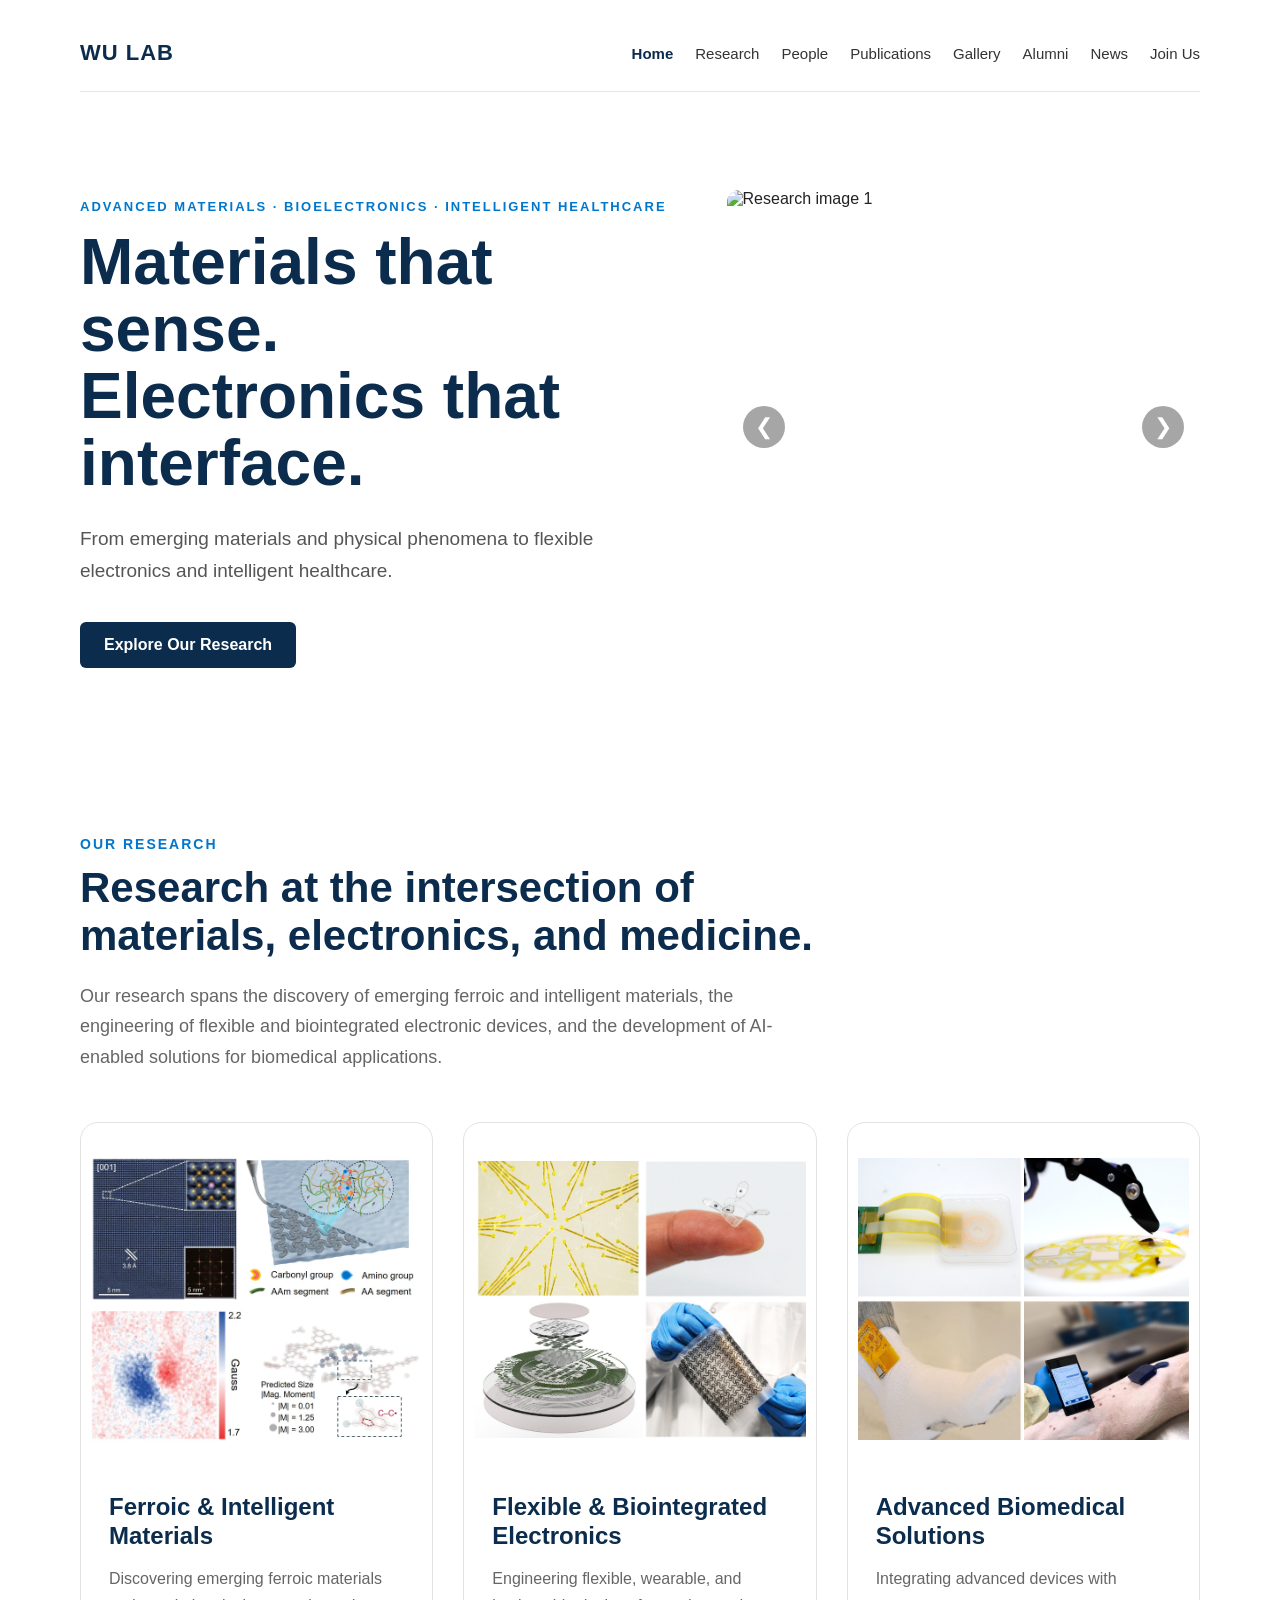
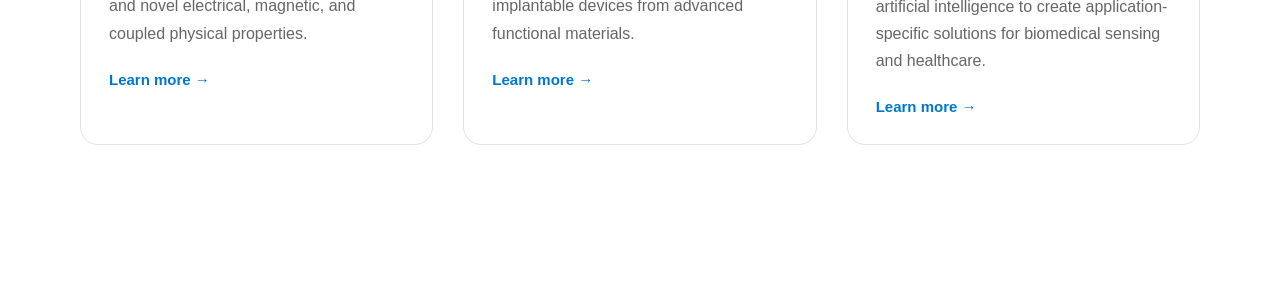
==== index.html @ ed088c05 "Initial WU Lab website" ====
<!DOCTYPE html>

<html lang="en">

<head>

    <meta charset="UTF-8">

    <meta name="viewport" content="width=device-width, initial-scale=1.0">

    <title>Wu Research Group</title>

    <link rel="stylesheet" href="style.css">

</head>


<body>


    <header class="site-header">

        <a class="logo" href="index.html">
            WU LAB
        </a>

        <button class="menu-button">
    ☰
        </button>

    <nav class="nav-links">

        <a class="active" href="index.html">Home</a>

        <a href="research.html">Research</a>

        <a href="people.html">People</a>

        <a href="publications.html">Publications</a>

        <a href="gallery.html">Gallery</a>

        <a href="alumni.html">Alumni</a>

        <a href="news.html">News</a>

        <a href="join.html">Join Us</a>

    </nav>

    </header>

    <!-- Hero Section -->
    <section class="hero">

        <div class="hero-text">

            <p class="hero-label">
               ADVANCED MATERIALS · BIOELECTRONICS · INTELLIGENT HEALTHCARE
            </p>


            <h1>
                Materials that sense.<br>
                Electronics that interface.
            </h1>


            <p class="hero-description">

                From emerging materials and physical phenomena to flexible electronics and intelligent healthcare.

            </p>


            <a class="hero-button" href="#">
                Explore Our Research
            </a>

        </div>



        <div class="hero-carousel">

            <div class="carousel-slide active">
                <img src="images/h1.jpg" alt="Research image 1">
            </div>

            <div class="carousel-slide">
                <img src="images/h2.jpg" alt="Research image 2">
            </div>

            <div class="carousel-slide">
                <img src="images/h3.jpg" alt="Research image 3">
            </div>

            <div class="carousel-slide">
                <img src="images/h4.jpg" alt="Research image 4">
            </div>

            <!-- 左右箭头 -->
            <button class="carousel-btn prev" aria-label="Previous slide">&#10094;</button>
            <button class="carousel-btn next" aria-label="Next slide">&#10095;</button>

            <!-- 底部圆点 -->
            <div class="carousel-dots"></div>

        </div>


    </section>
    
    <!-- Research Section -->
    <section class="research-section">
        
        <div class="section-heading">

            <p class="section-label">
                Our Research
            </p>

            <h2>
                Research at the intersection of materials,
                electronics, and medicine.
            </h2>

            <p class="section-description">
                Our research spans the discovery of emerging ferroic and intelligent materials, the engineering of flexible and biointegrated electronic devices, and the development of AI-enabled solutions for biomedical applications.
            </p>

        </div>

<div class="research-grid">

    <article class="research-card">

        <div class="research-card-media">
            <img
                src="images/r1.jpg"
                alt="Ferroic and intelligent materials research"
            >
        </div>

        <div class="research-card-content">

            <h3>Ferroic & Intelligent Materials</h3>

            <p>
                Discovering emerging ferroic materials and novel electrical,
                magnetic, and coupled physical properties.
            </p>

            <a class="text-link" href="research.html#ferroic-materials">
                Learn more →
            </a>
        </div>

    </article>


    <article class="research-card">

        <div class="research-card-media">
            <img
                src="images/r2.jpg"
                alt="Flexible and biointegrated electronics research"
            >
        </div>

        <div class="research-card-content">

            <h3>Flexible & Biointegrated Electronics</h3>

            <p>
                Engineering flexible, wearable, and implantable devices
                from advanced functional materials.
            </p>

            <a class="text-link" href="research.html#flexible-bioelectronics">
                Learn more →
            </a>

        </div>

    </article>


    <article class="research-card">

        <div class="research-card-media">
            <img
                src="images/r3.jpg"
                alt="Intelligent biomedical solutions research"
            >
        </div>

        <div class="research-card-content">

            <h3>Advanced Biomedical Solutions</h3>

            <p>
                Integrating advanced devices with artificial intelligence
                to create application-specific solutions for biomedical
                sensing and healthcare.
            </p>

            <a class="text-link" href="research.html#biomedical-solutions">
                Learn more →
            </a>

        </div>

    </article>

</div>

    </section>

    <script src="script.js"></script>


    <script>
    const slides = document.querySelectorAll(".carousel-slide");
    const prevBtn = document.querySelector(".carousel-btn.prev");
    const nextBtn = document.querySelector(".carousel-btn.next");
    const dotsContainer = document.querySelector(".carousel-dots");

    let currentSlide = 0;

    // 创建圆点
    slides.forEach((slide, index) => {
        const dot = document.createElement("span");
        dot.classList.add("carousel-dot");

        if (index === 0) {
            dot.classList.add("active");
        }

        dot.addEventListener("click", () => {
            showSlide(index);
        });

        dotsContainer.appendChild(dot);
    });

    const dots = document.querySelectorAll(".carousel-dot");

    function showSlide(index) {

        slides[currentSlide].classList.remove("active");
        dots[currentSlide].classList.remove("active");

        currentSlide = index;

        if (currentSlide >= slides.length) {
            currentSlide = 0;
        }

        if (currentSlide < 0) {
            currentSlide = slides.length - 1;
        }

        slides[currentSlide].classList.add("active");
        dots[currentSlide].classList.add("active");
    }

    // 下一张
    nextBtn.addEventListener("click", () => {
        showSlide(currentSlide + 1);
    });

    // 上一张
    prevBtn.addEventListener("click", () => {
        showSlide(currentSlide - 1);
    });

    setInterval(() => {
    showSlide(currentSlide + 1);
}, 4500);
    </script>

</body>


</html>
---- style.css ----
html {
    scroll-behavior: smooth;
}

:root {
    --color-primary: #0b2c4d;

    --color-accent: #0077cc;

    --color-text: #222222;

    --color-text-light: #666666;

    --color-border: #e5e5e5;

    --color-background: #ffffff;
}

* {
    box-sizing: border-box;
}

body {
    font-family: Arial, Helvetica, sans-serif;

    background-color: #ffffff;

    color: #222222;

    max-width: 1200px;

    margin: 0 auto;

    padding: 30px 40px 60px 40px;
}


.site-header {
    display: flex;

    align-items: center;

    justify-content: space-between;

    padding: 10px 0 25px 0;

    border-bottom: 1px solid #e5e5e5;
}

.logo {
    color: #0b2c4d;

    text-decoration: none;

    font-size: 22px;

    font-weight: 800;

    letter-spacing: 1px;
}

.nav-links {
    display: flex;

    align-items: center;

    gap: 22px;
}

.nav-links a {
    color: #333333;

    text-decoration: none;

    font-size: 15px;

    font-weight: 500;

    transition: color 0.2s ease;
}

.nav-links a:hover {
    color: #0077cc;
}

.nav-links a.active {
    color: #0b2c4d;

    font-weight: 700;
}


/* Hero Section */
.hero {
    display: flex;

    align-items: center;

    justify-content: space-between;

    gap: 60px;

    min-height: 70vh;

    padding-top: 40px;
}


.hero-text {
    flex: 1;
}


.hero-image {
    flex: 1;
}


.hero h1 {
    font-size: 64px;

    line-height: 1.05;

    color: #0b2c4d;

    margin-top: 15px;

    margin-bottom: 25px;
}


.hero-label {
    font-size: 13px;

    font-weight: 700;
    
    white-space: nowrap;

    text-transform: uppercase;

    letter-spacing: 2px;

    color: #0077cc;
}


.hero-description {
    font-size: 19px;

    line-height: 1.7;

    color: #555555;

    max-width: 600px;

    margin-bottom: 35px;
}

.hero-container {
    display: grid;
    grid-template-columns: 1.05fr 0.95fr;
    gap: 50px;
}


.hero-button {
    display: inline-block;

    background-color: #0b2c4d;

    color: white;

    text-decoration: none;

    padding: 14px 24px;

    border-radius: 6px;

    font-weight: bold;

    transition: 0.3s;
}


.hero-button:hover {
    background-color: #0077cc;

    transform: translateY(-2px);
}


/* .hero-image img {
    width: 100%;

    aspect-ratio: 1 / 1;

    object-fit: cover;

    display: block;

    border-radius: 16px;
} */

/* Carousel */
.hero-carousel {
    position: relative;
    width: 100%;
    max-width: 520px;
    aspect-ratio: 1 / 1;
    overflow: hidden;
    border-radius: 12px;
}

.carousel-slide {
    display: none;
    width: 100%;
    height: 100%;
}

.carousel-slide.active {
    display: block;
}

.carousel-slide img {
    width: 100%;
    height: 100%;
    object-fit: cover;
    display: block;
}

/* Carousel Buttons */
.carousel-btn {
    position: absolute;
    top: 50%;
    transform: translateY(-50%);
    width: 42px;
    height: 42px;

    border: none;
    border-radius: 50%;

    background: rgba(0, 0, 0, 0.35);
    color: white;

    font-size: 22px;
    cursor: pointer;

    display: flex;
    align-items: center;
    justify-content: center;

    transition: background 0.3s ease;
}

.carousel-btn:hover {
    background: rgba(0, 0, 0, 0.6);
}

.carousel-btn.prev {
    left: 16px;
}

.carousel-btn.next {
    right: 16px;
}

.carousel-dots {
    position: absolute;
    bottom: 16px;
    left: 50%;
    transform: translateX(-50%);

    display: flex;
    gap: 8px;
}

.carousel-dot {
    width: 8px;
    height: 8px;

    border-radius: 50%;
    background: rgba(255, 255, 255, 0.55);

    cursor: pointer;
}

.carousel-dot.active {
    background: white;
}


.menu-button {
    display: none;

    background: none;

    border: none;

    font-size: 28px;

    color: #0b2c4d;

    cursor: pointer;
}

/* Research Grid */
.research-section {
    padding: 100px 0;
}


.section-heading {
    max-width: 750px;

    margin-bottom: 50px;
}


.section-label {
    font-size: 14px;

    font-weight: 700;

    text-transform: uppercase;

    letter-spacing: 2px;

    color: #0077cc;

    margin-bottom: 12px;
}


.section-heading h2 {
    font-size: 42px;

    line-height: 1.15;

    color: #0b2c4d;

    margin: 0 0 20px 0;
}


.section-description {
    font-size: 18px;

    line-height: 1.7;

    color: #666666;

    margin: 0;
}


.research-grid {
    display: grid;
    grid-template-columns: repeat(3, 1fr);
    gap: 30px;
}


.research-card {
    background: #fff;
    border: 1px solid #e2e2e2;
    border-radius: 18px;

    display: flex;
    flex-direction: column;

    height: auto;

    overflow: hidden;

    transition: transform 0.3s ease, box-shadow 0.3s ease;
}


.research-card-media {
    margin: 10px 10px 0 10px;

    aspect-ratio: 1 / 1;

    overflow: hidden;
    border-radius: 10px;

    flex-shrink: 0;
}


.research-card-media img {
    width: 100%;
    height: 100%;

    object-fit: contain;

    display: block;
}


.research-card-content {
    display: block;

    padding: 28px;

    width: auto;
    height: auto;

    position: relative;

    visibility: visible;
    opacity: 1;
}


.research-card h3 {
    font-size: 24px;
    line-height: 1.2;

    color: #0b2c4d;

    margin: 0 0 15px 0;
}


.research-card p {
    font-size: 16px;
    line-height: 1.7;

    color: #666666;

    margin: 0 0 24px 0;
}


.research-card a {
    color: #0077cc;

    text-decoration: none;

    font-size: 15px;
    font-weight: 700;
}


.research-card:hover {
    transform: translateY(-6px);

    box-shadow: 0 14px 35px rgba(0, 0, 0, 0.10);
}


.research-card a:hover {
    color: #0b2c4d;
}

/*People Page Intro*/

.page-intro {
    padding: 90px 0 60px 0;

    max-width: 800px;
}


.page-intro h1 {
    font-size: 64px;

    line-height: 1.05;

    color: var(--color-primary);

    margin: 10px 0 20px 0;
}


.page-intro p {
    font-size: 19px;

    line-height: 1.7;

    color: var(--color-text-light);

    max-width: 700px;
}

/* Principal Investigator Card */
.pi-card {
    grid-template-columns: 170px 1fr;

    padding: 34px;

    min-height: 230px;
}


.pi-card .person-photo {
    width: 170px;
}


.pi-card .person-photo img {
    width: 170px;

    height: 200px;
}


.pi-card .person-info h3 {
    font-size: 27px;
}

/* Members Section */

.people-group {
    padding: 80px 0;

    border-top: 1px solid var(--color-border);
}

.people-group-first {
    border-top: none;
    padding-top: 20px;
}

.people-group-heading {
    margin-bottom: 35px;
}


.people-group-heading h2 {
    font-size: 36px;

    color: var(--color-primary);

    margin: 8px 0 0 0;
}

.people-list {
    display: flex;

    flex-direction: column;

    gap: 24px;
}

.person-card {
    display: grid;

    grid-template-columns: 150px 1fr;

    align-items: center;

    column-gap: 36px;

    padding: 32px;

    min-height: 210px;

    background-color: var(--color-background);

    border: 1px solid var(--color-border);

    border-radius: 14px;

    transition:
        transform 0.3s ease,
        box-shadow 0.3s ease;
}

.person-card:hover {
    transform: translateY(-3px);

    box-shadow: 0 12px 30px rgba(0, 0, 0, 0.07);
}

.person-photo {
    width: 150px;
}


.person-photo img {
    width: 150px;

    height: 180px;

    object-fit: cover;

    object-position: center top;

    display: block;

    border-radius: 10px;
}

.person-info {
    min-width: 0;

    display: flex;

    flex-direction: column;

    gap: 11px;
}

.person-info h3 {
    font-size: 24px;

    line-height: 1.25;

    color: var(--color-primary);

    margin: 0;
}


.person-education,
.person-research {
    font-size: 16px;

    line-height: 1.7;

    color: var(--color-text-light);

    margin: 0;
}

.person-education strong,
.person-research strong {
    font-weight: 700;

    color: var(--color-primary);
}

.person-links {
    display: flex;

    flex-wrap: wrap;

    gap: 20px;

    margin-top: 2px;
}


.person-links a {
    font-size: 15px;

    font-weight: 600;

    color: var(--color-accent);

    text-decoration: none;
}


.person-links a:hover {
    color: var(--color-primary);
}

/* Gallery Section */
.gallery-section {
    padding: 80px 0;

    border-top: 1px solid var(--color-border);
}


.gallery-heading {
    margin-bottom: 40px;
}


.gallery-heading h2 {
    font-size: 36px;

    color: var(--color-primary);

    margin: 8px 0 0 0;
}

.cover-grid {
    display: grid;

    grid-template-columns: repeat(3, 1fr);

    gap: 32px;
}

.cover-card img {
    width: 100%;

    aspect-ratio: 3 / 4;

    object-fit: cover;

    display: block;

    border-radius: 10px;

    margin-bottom: 18px;
}

.cover-card h3 {
    font-size: 20px;

    color: var(--color-primary);

    margin: 0 0 6px 0;
}


.cover-card p {
    font-size: 14px;

    color: var(--color-text-light);

    margin: 0;
}

.outreach-grid {
    display: grid;

    grid-template-columns: repeat(2, 1fr);

    gap: 30px;
}

.outreach-card img {
    width: 100%;

    aspect-ratio: 16 / 10;

    object-fit: cover;

    display: block;
}

.outreach-content {
    padding: 24px;
}


.outreach-content h3 {
    font-size: 21px;

    color: var(--color-primary);

    margin: 0 0 10px 0;
}


.outreach-content p {
    font-size: 15px;

    line-height: 1.65;

    color: var(--color-text-light);

    margin: 0;
}

/* Alumni Card Spacing */

.alumni-card .person-info {
    gap: 0;
}


.alumni-card .person-info h3 {
    margin: 0 0 4px 0;
}


.alumni-period {
    font-size: 15px;

    font-weight: 600;

    color: var(--color-text-light);

    margin: 0 0 16px 0;
}


.alumni-card .person-education {
    margin: 0 0 10px 0;
}


.alumni-card .person-research {
    margin: 0 0 10px 0;
}


.alumni-destination {
    font-size: 15px;

    line-height: 1.65;

    color: var(--color-text-light);

    margin: 0 0 18px 0;
}


.alumni-card .person-links {
    margin-top: 0;
}


/* News Item with Text */
.news-item-text {
    display: flex;

    align-items: flex-start;

    gap: 12px;

    padding: 8px 0;
}

.news-year h2 {
    font-size: 34px;
}

.news-arrow {
    flex: 0 0 auto;

    font-size: 26px;

    line-height: 1;

    color: var(--color-accent);
}


.news-content {
    flex: 1;

    min-width: 0;
}


.news-content p {
    font-size: 18px;

    line-height: 1.65;

    color: var(--color-text);

    margin: 0;
}

/* News Item with Image */
.news-item-with-image {
    padding: 8px 0 22px 0;
}


.news-text-row {
    display: flex;

    align-items: flex-start;

    gap: 12px;
}


.news-image {
    margin-top: 16px;

    padding-left: 36px;
}


.news-image img {
    width: 100%;

    max-width: 650px;

    height: auto;

    max-height: 500px;

    object-fit: contain;

    display: block;

    border-radius: 8px;
}

.news-image img {
    width: 100%;

    max-width: 500px;

    height: auto;

    object-fit: contain;

    display: block;

    border-radius: 8px;
}

/* Publications Page */
.publications-year {
    padding: 55px 0 75px 0;
}

.publications-year + .publications-year {
    border-top: 1px solid #dce5ec;

    margin-top: 35px;

    padding-top: 45px;
}



.publications-year h2 {
    font-size: 36px;

    color: var(--color-primary);

    margin: 0 0 30px 0;
}


.publications-list {
    display: flex;

    flex-direction: column;

    gap: 38px;
}

/* Publication Item */

.publication-item {
    width: 100%;
}

.publication-media-grid {
    display: grid;

    grid-template-columns: repeat(3, 1fr);

    gap: 12px;
}


.publication-media-grid img {
    width: 100%;

    height: 220px;

    object-fit: cover;
}

/* Title */

.publication-heading {
    display: flex;

    align-items: flex-start;

    gap: 12px;

    margin-bottom: 14px;

    max-width: 950px;
}


.publication-arrow {
    flex: 0 0 auto;

    font-size: 26px;

    line-height: 1;

    font-weight: 700;

    color: var(--color-accent);
}


.publication-heading h3 {
    font-size: 19px;

    line-height: 1.45;

    font-weight: 700;

    color: var(--color-primary);

    margin: 0;
}

.publication-heading h3 a {
    color: inherit;

    text-decoration: none;
}


.publication-heading h3 a:hover {
    color: var(--color-accent);
}

/* Authors */

.publication-authors {
    font-size: 16px;
    
    line-height: 1.75;

    color: var(--color-text);

    margin: 0 0 5px 34px;
    max-width: 900px;
}


/* .publication-authors strong {
    font-weight: 700;

    color: var(--color-primary);
} */


/* Journal */

.publication-journal {
    font-size: 16px;

    line-height: 1.7;

    color: var(--color-text);

    margin: 0 0 0 34px;
}

/* Optional Publication Image */

.publication-media {
    margin-top: 22px;

    margin-left: 34px;
}


.publication-media img {
    display: block;

    width: 100%;

    max-width: 850px;

    height: auto;

    object-fit: contain;

}

/* Join Section */
.join-heading h2 {
    font-size: 34px;

    line-height: 1.2;

    color: var(--color-primary);

    margin: 8px 0 0 0;
}

.join-content {
    max-width: 720px;
}


.join-content p {
    font-size: 17px;

    line-height: 1.75;

    color: var(--color-text-light);

    margin: 0 0 22px 0;
}


.join-content h3 {
    font-size: 19px;

    color: var(--color-primary);

    margin: 30px 0 12px 0;
}

.join-content ul {
    margin: 0 0 20px 0;

    padding-left: 22px;
}


.join-content li {
    font-size: 16px;

    line-height: 1.75;

    color: var(--color-text-light);

    margin-bottom: 8px;
}


.join-contact {
    padding: 70px 60px;

    margin: 40px 0 90px 0;

    background-color: #f6f9fc;

    border-radius: 16px;
}



/* Heading */

.join-contact-heading {
    text-align: center;

    max-width: 900px;

    margin: 0 auto 50px auto;
}


.join-contact-heading h2 {
    font-size: 38px;

    line-height: 1.2;

    color: var(--color-primary);

    margin: 10px 0 16px 0;
}


.join-contact-heading > p:not(.section-label) {
    font-size: 17px;

    line-height: 1.7;

    color: var(--color-text-light);

    margin: 0;
}

.contact-grid {
    display: grid;

    grid-template-columns: 0.85fr 1.15fr;

    gap: 50px;

    align-items: stretch;
}

.join-button {
    display: inline-block;

    padding: 14px 26px;

    background-color: var(--color-primary);

    color: white;

    text-decoration: none;

    font-size: 15px;

    font-weight: 700;

    border-radius: 7px;

    transition:
        background-color 0.2s ease,
        transform 0.2s ease;
}

.contact-info {
    padding: 10px 0;
}


.contact-info h3 {
    font-size: 24px;

    color: var(--color-primary);

    margin: 0 0 24px 0;
}


.contact-info address {
    font-style: normal;

    margin-bottom: 30px;
}


.contact-info address p {
    font-size: 16px;

    line-height: 1.7;

    color: var(--color-text-light);

    margin: 0 0 14px 0;
}


.contact-info strong {
    font-weight: 700;

    color: var(--color-primary);
}

.contact-name {
    font-size: 19px !important;

    font-weight: 700;

    color: var(--color-primary) !important;

    margin-bottom: 20px !important;
}

.contact-info a {
    color: var(--color-accent);

    text-decoration: none;
}


.contact-info a:hover {
    color: var(--color-primary);
}


.join-button:hover {
    background-color: var(--color-accent);

    transform: translateY(-2px);
}

.contact-map {
    width: 100%;

    min-height: 360px;

    overflow: hidden;

    border-radius: 12px;
}


.contact-map iframe {
    width: 100%;

    height: 360px;

    border: 0;

    display: block;
}

/* ========================================
   RESEARCH PAGE - ACADEMIC STYLE
======================================== */

.research-page {
    max-width: 1220px;
    margin: 0 auto;
    padding: 48px 32px 100px 32px;
}

/* .research-breadcrumb {
    font-size: 15px;
    color: var(--color-text-light);
    margin-bottom: 28px;
} */

/* .research-breadcrumb a {
    color: var(--color-text-light);
    text-decoration: none;
}

.research-breadcrumb a:hover {
    color: var(--color-primary);
}

.research-breadcrumb span {
    margin: 0 8px;
}

.research-breadcrumb .current {
    color: var(--color-accent);
    font-weight: 600;
} */

/* .research-page-header {
    margin-bottom: 56px;
}

.research-accent-line {
    width: 46px;
    height: 8px;
    background-color: #9b1111;
    margin-bottom: 18px;
} */

/* .research-page-header h1 {
    font-size: 64px;
    line-height: 1.05;
    color: var(--color-primary);
    margin: 0 0 28px 0;
}

.research-page-intro {
    font-size: 20px;
    line-height: 1.85;
    color: var(--color-text);
    max-width: 1140px;
    margin: 0;
} */


/* Research topic block */

.research-topic {
    scroll-margin-top: 100px;
    padding: 28px 0 72px 0;
}

.research-topic + .research-topic {
    border-top: 1px solid var(--color-border);
    padding-top: 68px;
}

.research-topic-title {
    font-size: 24px;
    line-height: 1.4;
    color: #9b1111;
    font-weight: 700;
    text-align: center;
    margin: 0 0 24px 0;
}

.research-topic-text {
    font-size: 19px;
    line-height: 1.85;
    color: var(--color-text);
    margin: 0 0 34px 0;
}

.research-topic-media {
    width: 100%;

    margin: 34px 0 18px 0;
}


.research-topic-media img {
    display: block;

    width: 100%;

    max-width: none;

    height: auto;

    object-fit: contain;

    margin: 0 auto;
}

.research-topic-caption {
    font-size: 15px;

    line-height: 1.6;

    color: var(--color-text-light);

    font-style: italic;

    text-align: center;

    margin: 12px 0 30px 0;
}

.research-topic-publications h3 {
    font-size: 18px;
    line-height: 1.4;
    color: var(--color-primary);
    margin: 0 0 14px 0;
}

.research-topic-publications ul {
    list-style: none;
    padding: 0;
    margin: 0;
}

.research-topic-publications li {
    font-size: 17px;
    line-height: 1.85;
    color: var(--color-text);
    margin-bottom: 18px;
}

.research-topic-publications a {
    color: #9b1111;
    text-decoration: underline;
    text-underline-offset: 2px;
}

.research-topic-publications a:hover {
    color: var(--color-primary);
}


/* Media Queries */
@media (max-width: 768px) {

    body {
        padding: 20px;
    }


    .site-header {
        flex-wrap: wrap;
    }


    .menu-button {
        display: block;
    }


    .nav-links {
        display: none;

        flex-direction: column;

        align-items: flex-start;

        gap: 18px;

        width: 100%;
    }


    .nav-links.active {
        display: flex;

        padding-top: 25px;
    }

/* Hero Section */

    .hero {
        flex-direction: column;

        padding-top: 40px;

        gap: 40px;
    }

    .hero-label {
        white-space: normal;
        line-height: 1.5;
    }


    .hero h1 {
        font-size: 44px;
    }


    .hero-image {
        width: 100%;
    }


    .hero-image img {
        height: 350px;
    }
    
    /* Hero Container */
    .hero-container {
        grid-template-columns: 1fr;
        gap: 40px;
    }

    .hero-text {
        width: 100%;
    }

    .hero-label {
        white-space: normal;
        font-size: 11px;
        letter-spacing: 1.4px;
        line-height: 1.5;
    }

    .hero-title {
        font-size: 44px;
        line-height: 1.05;
    }

    .hero-description {
        font-size: 16px;
        line-height: 1.7;
    }

    .hero-carousel {
        width: 100%;
        max-width: none;
        aspect-ratio: 1 / 1;
        margin: 0 auto;
        border-radius: 10px;
    }

    .carousel-btn {
        width: 38px;
        height: 38px;
        font-size: 18px;
    }

    .carousel-btn.prev {
        left: 12px;
    }

    .carousel-btn.next {
        right: 12px;
    }

    .carousel-dots {
        bottom: 12px;
    }

    .carousel-dot {
        width: 7px;
        height: 7px;
    }

/* Research Grid */

    .research-grid {
    grid-template-columns: 1fr;
    }

    .research-section {
    padding: 70px 0;
    }

    .section-heading h2 {
    font-size: 34px;
    }

    .research-card img {
    height: 230px;
    }

    .research-topic-media img {
    width: 100%;
    max-width: 100%;
    height: auto;
    }



/* Pepole Page */

    .page-intro {
        padding: 60px 0 40px 0;
    }


    .page-intro h1 {
        font-size: 46px;
    }


    .people-group {
        padding: 60px 0;
    }


    .people-group-heading h2 {
        font-size: 32px;
    }


    .person-card {
        flex-direction: column;

        gap: 24px;

        padding: 24px;
    }


    .person-photo {
        flex: none;

        width: 100%;
    }


    .person-photo img {
        width: 100%;

        height: auto;

        aspect-ratio: 4 / 5;

        object-fit: cover;
    }


    .pi-card {
        padding: 24px;
    }


    .pi-card .person-photo {
        width: 100%;
    }


    .pi-card .person-photo img {
        width: 100%;

        height: auto;

        aspect-ratio: 4 / 5;
    }

    /* Gallery Section */
    .gallery-section {
        padding: 60px 0;
    }


    .gallery-heading h2 {
        font-size: 32px;
    }


    .cover-grid {
        grid-template-columns: 1fr;

        gap: 40px;
    }


    .outreach-grid {
        grid-template-columns: 1fr;
    }

   
    /* Alumni Card */
    .alumni-card .person-photo {
        width: 140px;
    }


    .alumni-card .person-photo img {
        width: 140px;

        height: 168px;

        aspect-ratio: auto;
    }

    /* News Image */
    .news-image {
        padding-left: 0;

        margin-top: 14px;
    }


    .news-image img {
        max-width: 100%;
    }

    /* Publications */
    .publications-year {
        padding: 45px 0 60px 0;
    }


    .publications-year h2 {
        font-size: 31px;
    }


    .publications-list {
        gap: 34px;
    }


    .publication-heading h3 {
        font-size: 18px;
    }


    .publication-authors,
    .publication-journal {
        font-size: 15px;

        margin-left: 0;
    }


    .publication-media {
        margin-left: 0;

        margin-top: 18px;
    }


    .publication-media img {
        max-width: 100%;
    }


    .publication-media-grid {
        grid-template-columns: 1fr;
    }


    .publication-media-grid img {
        height: auto;
    }

    /* Join Section */
    .join-section {
        grid-template-columns: 1fr;

        gap: 28px;

        padding: 60px 0;
    }


    .join-heading h2 {
        font-size: 30px;
    }


    .join-content p {
        font-size: 16px;
    }


    .join-contact {
        padding: 55px 24px;

        margin-bottom: 70px;
    }


    .join-contact h2 {
        font-size: 31px;
    }

    .contact-grid {
        grid-template-columns: 1fr;
    }


    .join-contact {
        padding: 55px 24px;

        margin-bottom: 70px;
    }


    .join-contact-heading {
        margin-bottom: 40px;
    }


    .join-contact-heading h2 {
        font-size: 31px;
    }


    .contact-map {
        min-height: 300px;
    }


    .contact-map iframe {
        min-height: 300px;
    }

}
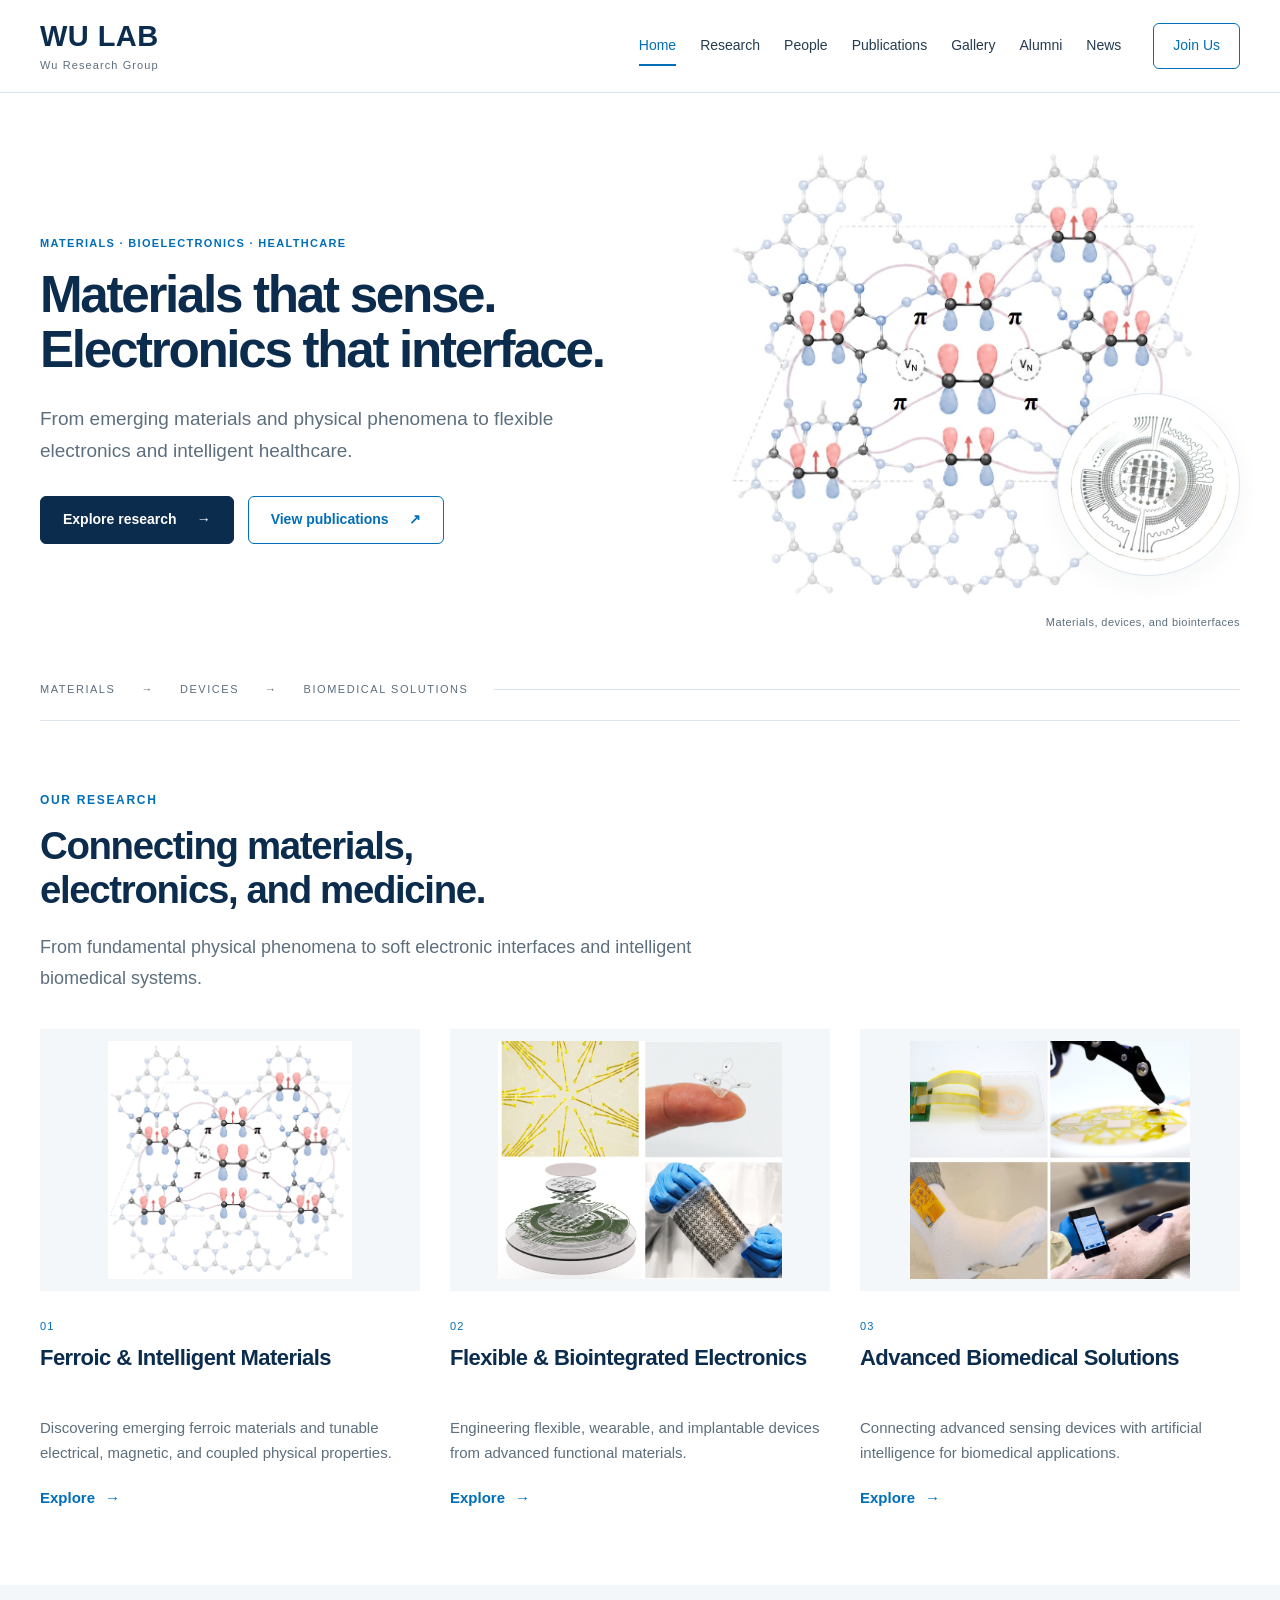
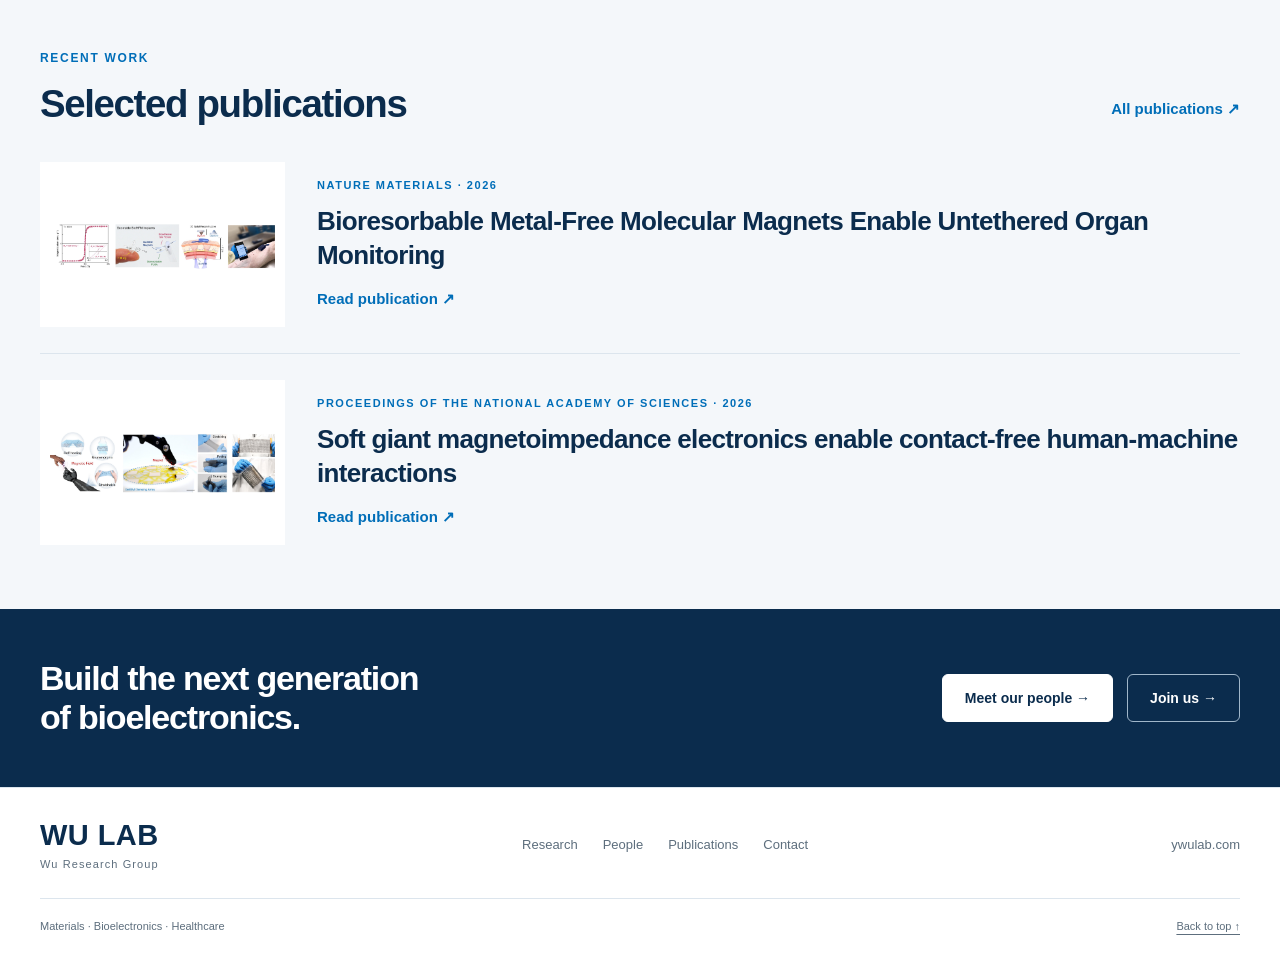
==== commit 91f0f9ff: "Refresh WU LAB design and improve responsive navigation" ====
--- a/index.html
+++ b/index.html
@@ -1,286 +1,163 @@
 <!DOCTYPE html>
-
 <html lang="en">
 
 <head>
 
-    <meta charset="UTF-8">
+<meta charset="UTF-8">
 
-    <meta name="viewport" content="width=device-width, initial-scale=1.0">
+<meta name="viewport" content="width=device-width, initial-scale=1.0">
 
-    <title>Wu Research Group</title>
+<title>Wu Research Group</title>
 
-    <link rel="stylesheet" href="style.css">
+<link rel="stylesheet" href="style.css">
+
+<meta name="theme-color" content="#0b2c4d">
+
+<meta name="description" content="Wu Research Group — emerging materials, flexible and biointegrated electronics, and intelligent biomedical solutions.">
 
 </head>
 
+<body id="top" class="index-page">
 
-<body>
+<a class="skip-link" href="#main">Skip to content</a><header class="site-header"><div class="wrap header-inner">
 
+<a class="logo" href="index.html">WU LAB<span>Wu Research Group</span></a><button class="menu-button" type="button" aria-expanded="false" aria-controls="primary-nav" hidden><span class="menu-icon" aria-hidden="true"></span><span class="menu-label">Menu</span></button><nav class="nav-links" id="primary-nav" aria-label="Main navigation"><a href="index.html" class="active" aria-current="page">Home</a><a href="research.html">Research</a><a href="people.html">People</a><a href="publications.html">Publications</a><a href="gallery.html">Gallery</a><a href="alumni.html">Alumni</a><a href="news.html">News</a><a href="join.html" data-join="true">Join Us</a></nav>
 
-    <header class="site-header">
+</div></header><main id="main" tabindex="-1"><section class="hero wrap" aria-labelledby="hero-title"><div class="hero-text">
 
-        <a class="logo" href="index.html">
-            WU LAB
-        </a>
+<p class="section-label">Materials · Bioelectronics · Healthcare</p>
 
-        <button class="menu-button">
-    ☰
-        </button>
+<h1 id="hero-title">Materials that sense.<br>Electronics that interface.</h1>
 
-    <nav class="nav-links">
+<p class="hero-description">From emerging materials and physical phenomena to flexible electronics and intelligent healthcare.</p>
 
-        <a class="active" href="index.html">Home</a>
+<div class="button-row">
 
-        <a href="research.html">Research</a>
+<a class="button" href="research.html">Explore research <span aria-hidden="true">→</span></a><a class="button button-outline" href="publications.html">View publications <span aria-hidden="true">↗</span></a>
 
-        <a href="people.html">People</a>
+</div>
 
-        <a href="publications.html">Publications</a>
+</div>
 
-        <a href="gallery.html">Gallery</a>
+<figure class="hero-visual"><img class="hero-molecules" src="images/hero2.jpg" alt="Molecular structure and spin polarization in low-dimensional materials" fetchpriority="high" width="989" height="964" decoding="async"><div class="hero-device"><img src="images/hero3.jpg" alt="Flexible electronic device with patterned interconnects" width="418" height="409" decoding="async" loading="lazy"></div>
 
-        <a href="alumni.html">Alumni</a>
+<figcaption>Materials, devices, and biointerfaces</figcaption></figure></section><div class="research-path wrap" aria-label="Our research approach">
 
-        <a href="news.html">News</a>
+<span>Materials</span><span aria-hidden="true">→</span><span>Devices</span><span aria-hidden="true">→</span><span>Biomedical solutions</span><span class="path-line" aria-hidden="true"></span>
 
-        <a href="join.html">Join Us</a>
+</div>
 
-    </nav>
+<section class="research-section wrap"><div class="section-heading">
 
-    </header>
+<p class="section-label">Our research</p>
 
-    <!-- Hero Section -->
-    <section class="hero">
+<h2>Connecting materials,<br>electronics, and medicine.</h2>
 
-        <div class="hero-text">
+<p class="section-description">From fundamental physical phenomena to soft electronic interfaces and intelligent biomedical systems.</p>
 
-            <p class="hero-label">
-               ADVANCED MATERIALS · BIOELECTRONICS · INTELLIGENT HEALTHCARE
-            </p>
-
-
-            <h1>
-                Materials that sense.<br>
-                Electronics that interface.
-            </h1>
-
-
-            <p class="hero-description">
-
-                From emerging materials and physical phenomena to flexible electronics and intelligent healthcare.
-
-            </p>
-
-
-            <a class="hero-button" href="#">
-                Explore Our Research
-            </a>
-
-        </div>
-
-
-
-        <div class="hero-carousel">
-
-            <div class="carousel-slide active">
-                <img src="images/h1.jpg" alt="Research image 1">
-            </div>
-
-            <div class="carousel-slide">
-                <img src="images/h2.jpg" alt="Research image 2">
-            </div>
-
-            <div class="carousel-slide">
-                <img src="images/h3.jpg" alt="Research image 3">
-            </div>
-
-            <div class="carousel-slide">
-                <img src="images/h4.jpg" alt="Research image 4">
-            </div>
-
-            <!-- 左右箭头 -->
-            <button class="carousel-btn prev" aria-label="Previous slide">&#10094;</button>
-            <button class="carousel-btn next" aria-label="Next slide">&#10095;</button>
-
-            <!-- 底部圆点 -->
-            <div class="carousel-dots"></div>
-
-        </div>
-
-
-    </section>
-    
-    <!-- Research Section -->
-    <section class="research-section">
-        
-        <div class="section-heading">
-
-            <p class="section-label">
-                Our Research
-            </p>
-
-            <h2>
-                Research at the intersection of materials,
-                electronics, and medicine.
-            </h2>
-
-            <p class="section-description">
-                Our research spans the discovery of emerging ferroic and intelligent materials, the engineering of flexible and biointegrated electronic devices, and the development of AI-enabled solutions for biomedical applications.
-            </p>
-
-        </div>
+</div>
 
 <div class="research-grid">
 
-    <article class="research-card">
+<article class="research-card"><a class="research-card-media" href="research.html#ferroic-materials" tabindex="-1" aria-hidden="true"><img src="images/hero2.jpg" alt="" loading="lazy" width="989" height="964" decoding="async"></a><div class="research-card-content">
 
-        <div class="research-card-media">
-            <img
-                src="images/r1.jpg"
-                alt="Ferroic and intelligent materials research"
-            >
-        </div>
+<span class="card-number">01</span><h3><a href="research.html#ferroic-materials">Ferroic &amp; Intelligent Materials</a></h3>
 
-        <div class="research-card-content">
+<p>Discovering emerging ferroic materials and tunable electrical, magnetic, and coupled physical properties.</p>
 
-            <h3>Ferroic & Intelligent Materials</h3>
+<a class="text-link" href="research.html#ferroic-materials">Explore <span aria-hidden="true">→</span><span class="sr-only"> Ferroic &amp; Intelligent Materials</span></a>
 
-            <p>
-                Discovering emerging ferroic materials and novel electrical,
-                magnetic, and coupled physical properties.
-            </p>
+</div></article><article class="research-card"><a class="research-card-media" href="research.html#flexible-bioelectronics" tabindex="-1" aria-hidden="true"><img src="images/r2.jpg" alt="" loading="lazy" width="1513" height="1265" decoding="async"></a><div class="research-card-content">
 
-            <a class="text-link" href="research.html#ferroic-materials">
-                Learn more →
-            </a>
-        </div>
+<span class="card-number">02</span><h3><a href="research.html#flexible-bioelectronics">Flexible &amp; Biointegrated Electronics</a></h3>
 
-    </article>
+<p>Engineering flexible, wearable, and implantable devices from advanced functional materials.</p>
 
+<a class="text-link" href="research.html#flexible-bioelectronics">Explore <span aria-hidden="true">→</span><span class="sr-only"> Flexible &amp; Biointegrated Electronics</span></a>
 
-    <article class="research-card">
+</div></article><article class="research-card"><a class="research-card-media" href="research.html#biomedical-solutions" tabindex="-1" aria-hidden="true"><img src="images/r3.jpg" alt="" loading="lazy" width="1491" height="1268" decoding="async"></a><div class="research-card-content">
 
-        <div class="research-card-media">
-            <img
-                src="images/r2.jpg"
-                alt="Flexible and biointegrated electronics research"
-            >
-        </div>
+<span class="card-number">03</span><h3><a href="research.html#biomedical-solutions">Advanced Biomedical Solutions</a></h3>
 
-        <div class="research-card-content">
+<p>Connecting advanced sensing devices with artificial intelligence for biomedical applications.</p>
 
-            <h3>Flexible & Biointegrated Electronics</h3>
+<a class="text-link" href="research.html#biomedical-solutions">Explore <span aria-hidden="true">→</span><span class="sr-only"> Advanced Biomedical Solutions</span></a>
 
-            <p>
-                Engineering flexible, wearable, and implantable devices
-                from advanced functional materials.
-            </p>
+</div></article>
 
-            <a class="text-link" href="research.html#flexible-bioelectronics">
-                Learn more →
-            </a>
+</div></section><section class="featured-publications"><div class="wrap">
 
-        </div>
+<div class="section-heading heading-row">
 
-    </article>
+<div>
 
+<p class="section-label">Recent work</p>
 
-    <article class="research-card">
-
-        <div class="research-card-media">
-            <img
-                src="images/r3.jpg"
-                alt="Intelligent biomedical solutions research"
-            >
-        </div>
-
-        <div class="research-card-content">
-
-            <h3>Advanced Biomedical Solutions</h3>
-
-            <p>
-                Integrating advanced devices with artificial intelligence
-                to create application-specific solutions for biomedical
-                sensing and healthcare.
-            </p>
-
-            <a class="text-link" href="research.html#biomedical-solutions">
-                Learn more →
-            </a>
-
-        </div>
-
-    </article>
+<h2>Selected publications</h2>
 
 </div>
 
-    </section>
+<a class="text-link" href="publications.html">All publications ↗</a>
 
-    <script src="script.js"></script>
+</div>
 
+<div class="featured-list">
 
-    <script>
-    const slides = document.querySelectorAll(".carousel-slide");
-    const prevBtn = document.querySelector(".carousel-btn.prev");
-    const nextBtn = document.querySelector(".carousel-btn.next");
-    const dotsContainer = document.querySelector(".carousel-dots");
+<article class="featured-paper"><div class="featured-image"><img src="images/nm1.jpg" alt="" loading="lazy" width="2985" height="687" decoding="async"></div>
 
-    let currentSlide = 0;
+<div class="featured-copy">
 
-    // 创建圆点
-    slides.forEach((slide, index) => {
-        const dot = document.createElement("span");
-        dot.classList.add("carousel-dot");
+<p class="section-label">Nature Materials · 2026</p>
 
-        if (index === 0) {
-            dot.classList.add("active");
-        }
+<h3><a href="https://doi.org/10.1038/s41563-026-02759-4" target="_blank" rel="noopener noreferrer">
 
-        dot.addEventListener("click", () => {
-            showSlide(index);
-        });
+                                Bioresorbable Metal-Free Molecular Magnets
 
-        dotsContainer.appendChild(dot);
-    });
+                                Enable Untethered Organ Monitoring
 
-    const dots = document.querySelectorAll(".carousel-dot");
+                            </a></h3>
 
-    function showSlide(index) {
+<a href="https://doi.org/10.1038/s41563-026-02759-4" class="text-link" target="_blank" rel="noopener noreferrer">Read publication ↗</a>
 
-        slides[currentSlide].classList.remove("active");
-        dots[currentSlide].classList.remove("active");
+</div></article><article class="featured-paper"><div class="featured-image"><img src="images/pnas2026.jpg" alt="" loading="lazy" width="2786" height="758" decoding="async"></div>
 
-        currentSlide = index;
+<div class="featured-copy">
 
-        if (currentSlide >= slides.length) {
-            currentSlide = 0;
-        }
+<p class="section-label">Proceedings of the National Academy of Sciences · 2026</p>
 
-        if (currentSlide < 0) {
-            currentSlide = slides.length - 1;
-        }
+<h3><a href="https://doi.org/10.1073/pnas.2526097123" target="_blank" rel="noopener noreferrer">
 
-        slides[currentSlide].classList.add("active");
-        dots[currentSlide].classList.add("active");
-    }
+                               Soft giant magnetoimpedance electronics enable contact-free human-machine interactions
 
-    // 下一张
-    nextBtn.addEventListener("click", () => {
-        showSlide(currentSlide + 1);
-    });
+                            </a></h3>
 
-    // 上一张
-    prevBtn.addEventListener("click", () => {
-        showSlide(currentSlide - 1);
-    });
+<a href="https://doi.org/10.1073/pnas.2526097123" class="text-link" target="_blank" rel="noopener noreferrer">Read publication ↗</a>
 
-    setInterval(() => {
-    showSlide(currentSlide + 1);
-}, 4500);
-    </script>
+</div></article>
 
+</div>
+
+</div></section><section class="home-callout"><div class="wrap">
+
+<h2>Build the next generation<br>of bioelectronics.</h2>
+
+<div class="button-row">
+
+<a class="button button-light" href="people.html">Meet our people →</a><a class="button button-on-dark" href="join.html">Join us →</a>
+
+</div>
+
+</div></section></main><!-- Hero Section --><!-- Research Section --><footer class="site-footer"><div class="wrap footer-main">
+
+<a class="logo" href="index.html">WU LAB<span>Wu Research Group</span></a><nav aria-label="Footer"><a href="research.html">Research</a><a href="people.html">People</a><a href="publications.html">Publications</a><a href="join.html#contact">Contact</a></nav><a class="footer-domain" href="index.html">ywulab.com</a>
+
+</div>
+
+<div class="wrap footer-bottom">
+
+<span>Materials · Bioelectronics · Healthcare</span><a href="#top">Back to top ↑</a>
+
+</div></footer><script src="script.js" defer></script>
 </body>
 
-
-</html>+</html>
--- a/style.css
+++ b/style.css
@@ -1,1820 +1,1798 @@
-html {
-    scroll-behavior: smooth;
-}
-
-:root {
-    --color-primary: #0b2c4d;
-
-    --color-accent: #0077cc;
-
-    --color-text: #222222;
-
-    --color-text-light: #666666;
-
-    --color-border: #e5e5e5;
-
-    --color-background: #ffffff;
-}
-
-* {
-    box-sizing: border-box;
-}
-
-body {
-    font-family: Arial, Helvetica, sans-serif;
-
-    background-color: #ffffff;
-
-    color: #222222;
-
-    max-width: 1200px;
-
-    margin: 0 auto;
-
-    padding: 30px 40px 60px 40px;
-}
-
-
-.site-header {
-    display: flex;
-
-    align-items: center;
-
-    justify-content: space-between;
-
-    padding: 10px 0 25px 0;
-
-    border-bottom: 1px solid #e5e5e5;
-}
-
-.logo {
-    color: #0b2c4d;
-
-    text-decoration: none;
-
-    font-size: 22px;
-
-    font-weight: 800;
-
-    letter-spacing: 1px;
-}
-
-.nav-links {
-    display: flex;
-
-    align-items: center;
-
-    gap: 22px;
-}
-
-.nav-links a {
-    color: #333333;
-
-    text-decoration: none;
-
-    font-size: 15px;
-
-    font-weight: 500;
-
-    transition: color 0.2s ease;
-}
-
-.nav-links a:hover {
-    color: #0077cc;
-}
-
-.nav-links a.active {
-    color: #0b2c4d;
-
-    font-weight: 700;
-}
-
-
-/* Hero Section */
-.hero {
-    display: flex;
-
-    align-items: center;
-
-    justify-content: space-between;
-
-    gap: 60px;
-
-    min-height: 70vh;
-
-    padding-top: 40px;
-}
-
-
-.hero-text {
-    flex: 1;
-}
-
-
-.hero-image {
-    flex: 1;
-}
-
-
-.hero h1 {
-    font-size: 64px;
-
-    line-height: 1.05;
-
-    color: #0b2c4d;
-
-    margin-top: 15px;
-
-    margin-bottom: 25px;
-}
-
-
-.hero-label {
-    font-size: 13px;
-
-    font-weight: 700;
-    
-    white-space: nowrap;
-
-    text-transform: uppercase;
-
-    letter-spacing: 2px;
-
-    color: #0077cc;
-}
-
-
-.hero-description {
-    font-size: 19px;
-
-    line-height: 1.7;
-
-    color: #555555;
-
-    max-width: 600px;
-
-    margin-bottom: 35px;
-}
-
-.hero-container {
-    display: grid;
-    grid-template-columns: 1.05fr 0.95fr;
-    gap: 50px;
-}
-
-
-.hero-button {
-    display: inline-block;
-
-    background-color: #0b2c4d;
-
-    color: white;
-
-    text-decoration: none;
-
-    padding: 14px 24px;
-
-    border-radius: 6px;
-
-    font-weight: bold;
-
-    transition: 0.3s;
-}
-
-
-.hero-button:hover {
-    background-color: #0077cc;
-
-    transform: translateY(-2px);
-}
-
-
-/* .hero-image img {
-    width: 100%;
-
-    aspect-ratio: 1 / 1;
-
-    object-fit: cover;
-
-    display: block;
-
-    border-radius: 16px;
-} */
-
-/* Carousel */
-.hero-carousel {
-    position: relative;
-    width: 100%;
-    max-width: 520px;
-    aspect-ratio: 1 / 1;
-    overflow: hidden;
-    border-radius: 12px;
-}
-
-.carousel-slide {
-    display: none;
-    width: 100%;
-    height: 100%;
-}
-
-.carousel-slide.active {
-    display: block;
-}
-
-.carousel-slide img {
-    width: 100%;
-    height: 100%;
-    object-fit: cover;
-    display: block;
-}
-
-/* Carousel Buttons */
-.carousel-btn {
-    position: absolute;
-    top: 50%;
-    transform: translateY(-50%);
-    width: 42px;
-    height: 42px;
-
-    border: none;
-    border-radius: 50%;
-
-    background: rgba(0, 0, 0, 0.35);
-    color: white;
-
-    font-size: 22px;
-    cursor: pointer;
-
-    display: flex;
-    align-items: center;
-    justify-content: center;
-
-    transition: background 0.3s ease;
-}
-
-.carousel-btn:hover {
-    background: rgba(0, 0, 0, 0.6);
-}
-
-.carousel-btn.prev {
-    left: 16px;
-}
-
-.carousel-btn.next {
-    right: 16px;
-}
-
-.carousel-dots {
-    position: absolute;
-    bottom: 16px;
-    left: 50%;
-    transform: translateX(-50%);
-
-    display: flex;
-    gap: 8px;
-}
-
-.carousel-dot {
-    width: 8px;
-    height: 8px;
-
-    border-radius: 50%;
-    background: rgba(255, 255, 255, 0.55);
-
-    cursor: pointer;
-}
-
-.carousel-dot.active {
-    background: white;
-}
-
-
-.menu-button {
-    display: none;
-
-    background: none;
-
-    border: none;
-
-    font-size: 28px;
-
-    color: #0b2c4d;
-
-    cursor: pointer;
-}
-
-/* Research Grid */
-.research-section {
-    padding: 100px 0;
-}
-
-
-.section-heading {
-    max-width: 750px;
-
-    margin-bottom: 50px;
-}
-
-
-.section-label {
-    font-size: 14px;
-
-    font-weight: 700;
-
-    text-transform: uppercase;
-
-    letter-spacing: 2px;
-
-    color: #0077cc;
-
-    margin-bottom: 12px;
-}
-
-
-.section-heading h2 {
-    font-size: 42px;
-
-    line-height: 1.15;
-
-    color: #0b2c4d;
-
-    margin: 0 0 20px 0;
-}
-
-
-.section-description {
-    font-size: 18px;
-
-    line-height: 1.7;
-
-    color: #666666;
-
-    margin: 0;
-}
-
-
-.research-grid {
-    display: grid;
-    grid-template-columns: repeat(3, 1fr);
-    gap: 30px;
-}
-
-
-.research-card {
-    background: #fff;
-    border: 1px solid #e2e2e2;
-    border-radius: 18px;
-
-    display: flex;
-    flex-direction: column;
-
-    height: auto;
-
-    overflow: hidden;
-
-    transition: transform 0.3s ease, box-shadow 0.3s ease;
-}
-
-
-.research-card-media {
-    margin: 10px 10px 0 10px;
-
-    aspect-ratio: 1 / 1;
-
-    overflow: hidden;
-    border-radius: 10px;
-
-    flex-shrink: 0;
-}
-
-
-.research-card-media img {
-    width: 100%;
-    height: 100%;
-
-    object-fit: contain;
-
-    display: block;
-}
-
-
-.research-card-content {
-    display: block;
-
-    padding: 28px;
-
-    width: auto;
-    height: auto;
-
-    position: relative;
-
-    visibility: visible;
-    opacity: 1;
-}
-
-
-.research-card h3 {
-    font-size: 24px;
-    line-height: 1.2;
-
-    color: #0b2c4d;
-
-    margin: 0 0 15px 0;
-}
-
-
-.research-card p {
-    font-size: 16px;
-    line-height: 1.7;
-
-    color: #666666;
-
-    margin: 0 0 24px 0;
-}
-
-
-.research-card a {
-    color: #0077cc;
-
-    text-decoration: none;
-
-    font-size: 15px;
-    font-weight: 700;
-}
-
-
-.research-card:hover {
-    transform: translateY(-6px);
-
-    box-shadow: 0 14px 35px rgba(0, 0, 0, 0.10);
-}
-
-
-.research-card a:hover {
-    color: #0b2c4d;
-}
-
-/*People Page Intro*/
-
-.page-intro {
-    padding: 90px 0 60px 0;
-
-    max-width: 800px;
-}
-
-
-.page-intro h1 {
-    font-size: 64px;
-
-    line-height: 1.05;
-
-    color: var(--color-primary);
-
-    margin: 10px 0 20px 0;
-}
-
-
-.page-intro p {
-    font-size: 19px;
-
-    line-height: 1.7;
-
-    color: var(--color-text-light);
-
-    max-width: 700px;
-}
-
-/* Principal Investigator Card */
-.pi-card {
-    grid-template-columns: 170px 1fr;
-
-    padding: 34px;
-
-    min-height: 230px;
-}
-
-
-.pi-card .person-photo {
-    width: 170px;
-}
-
-
-.pi-card .person-photo img {
-    width: 170px;
-
-    height: 200px;
-}
-
-
-.pi-card .person-info h3 {
-    font-size: 27px;
-}
-
-/* Members Section */
-
-.people-group {
-    padding: 80px 0;
-
-    border-top: 1px solid var(--color-border);
-}
-
-.people-group-first {
-    border-top: none;
-    padding-top: 20px;
-}
-
-.people-group-heading {
-    margin-bottom: 35px;
-}
-
-
-.people-group-heading h2 {
-    font-size: 36px;
-
-    color: var(--color-primary);
-
-    margin: 8px 0 0 0;
-}
-
-.people-list {
-    display: flex;
-
-    flex-direction: column;
-
-    gap: 24px;
-}
-
-.person-card {
-    display: grid;
-
-    grid-template-columns: 150px 1fr;
-
-    align-items: center;
-
-    column-gap: 36px;
-
-    padding: 32px;
-
-    min-height: 210px;
-
-    background-color: var(--color-background);
-
-    border: 1px solid var(--color-border);
-
-    border-radius: 14px;
-
-    transition:
-        transform 0.3s ease,
-        box-shadow 0.3s ease;
-}
-
-.person-card:hover {
-    transform: translateY(-3px);
-
-    box-shadow: 0 12px 30px rgba(0, 0, 0, 0.07);
-}
-
-.person-photo {
-    width: 150px;
-}
-
-
-.person-photo img {
-    width: 150px;
-
-    height: 180px;
-
-    object-fit: cover;
-
-    object-position: center top;
-
-    display: block;
-
-    border-radius: 10px;
-}
-
-.person-info {
-    min-width: 0;
-
-    display: flex;
-
-    flex-direction: column;
-
-    gap: 11px;
-}
-
-.person-info h3 {
-    font-size: 24px;
-
-    line-height: 1.25;
-
-    color: var(--color-primary);
-
-    margin: 0;
-}
-
-
-.person-education,
-.person-research {
-    font-size: 16px;
-
-    line-height: 1.7;
-
-    color: var(--color-text-light);
-
-    margin: 0;
-}
-
-.person-education strong,
-.person-research strong {
-    font-weight: 700;
-
-    color: var(--color-primary);
-}
-
-.person-links {
-    display: flex;
-
-    flex-wrap: wrap;
-
-    gap: 20px;
-
-    margin-top: 2px;
-}
-
-
-.person-links a {
-    font-size: 15px;
-
-    font-weight: 600;
-
-    color: var(--color-accent);
-
-    text-decoration: none;
-}
-
-
-.person-links a:hover {
-    color: var(--color-primary);
-}
-
-/* Gallery Section */
-.gallery-section {
-    padding: 80px 0;
-
-    border-top: 1px solid var(--color-border);
-}
-
-
-.gallery-heading {
-    margin-bottom: 40px;
-}
-
-
-.gallery-heading h2 {
-    font-size: 36px;
-
-    color: var(--color-primary);
-
-    margin: 8px 0 0 0;
-}
-
-.cover-grid {
-    display: grid;
-
-    grid-template-columns: repeat(3, 1fr);
-
-    gap: 32px;
-}
-
-.cover-card img {
-    width: 100%;
-
-    aspect-ratio: 3 / 4;
-
-    object-fit: cover;
-
-    display: block;
-
-    border-radius: 10px;
-
-    margin-bottom: 18px;
-}
-
-.cover-card h3 {
-    font-size: 20px;
-
-    color: var(--color-primary);
-
-    margin: 0 0 6px 0;
-}
-
-
-.cover-card p {
-    font-size: 14px;
-
-    color: var(--color-text-light);
-
-    margin: 0;
-}
-
-.outreach-grid {
-    display: grid;
-
-    grid-template-columns: repeat(2, 1fr);
-
-    gap: 30px;
-}
-
-.outreach-card img {
-    width: 100%;
-
-    aspect-ratio: 16 / 10;
-
-    object-fit: cover;
-
-    display: block;
-}
-
-.outreach-content {
-    padding: 24px;
-}
-
-
-.outreach-content h3 {
-    font-size: 21px;
-
-    color: var(--color-primary);
-
-    margin: 0 0 10px 0;
-}
-
-
-.outreach-content p {
-    font-size: 15px;
-
-    line-height: 1.65;
-
-    color: var(--color-text-light);
-
-    margin: 0;
-}
-
-/* Alumni Card Spacing */
-
-.alumni-card .person-info {
-    gap: 0;
-}
-
-
-.alumni-card .person-info h3 {
-    margin: 0 0 4px 0;
-}
-
-
-.alumni-period {
-    font-size: 15px;
-
-    font-weight: 600;
-
-    color: var(--color-text-light);
-
-    margin: 0 0 16px 0;
-}
-
-
-.alumni-card .person-education {
-    margin: 0 0 10px 0;
-}
-
-
-.alumni-card .person-research {
-    margin: 0 0 10px 0;
-}
-
-
-.alumni-destination {
-    font-size: 15px;
-
-    line-height: 1.65;
-
-    color: var(--color-text-light);
-
-    margin: 0 0 18px 0;
-}
-
-
-.alumni-card .person-links {
-    margin-top: 0;
-}
-
-
-/* News Item with Text */
-.news-item-text {
-    display: flex;
-
-    align-items: flex-start;
-
-    gap: 12px;
-
-    padding: 8px 0;
-}
-
-.news-year h2 {
-    font-size: 34px;
-}
-
-.news-arrow {
-    flex: 0 0 auto;
-
-    font-size: 26px;
-
-    line-height: 1;
-
-    color: var(--color-accent);
-}
-
-
-.news-content {
-    flex: 1;
-
-    min-width: 0;
-}
-
-
-.news-content p {
-    font-size: 18px;
-
-    line-height: 1.65;
-
-    color: var(--color-text);
-
-    margin: 0;
-}
-
-/* News Item with Image */
-.news-item-with-image {
-    padding: 8px 0 22px 0;
-}
-
-
-.news-text-row {
-    display: flex;
-
-    align-items: flex-start;
-
-    gap: 12px;
-}
-
-
-.news-image {
-    margin-top: 16px;
-
-    padding-left: 36px;
-}
-
-
-.news-image img {
-    width: 100%;
-
-    max-width: 650px;
-
-    height: auto;
-
-    max-height: 500px;
-
-    object-fit: contain;
-
-    display: block;
-
-    border-radius: 8px;
-}
-
-.news-image img {
-    width: 100%;
-
-    max-width: 500px;
-
-    height: auto;
-
-    object-fit: contain;
-
-    display: block;
-
-    border-radius: 8px;
-}
-
-/* Publications Page */
-.publications-year {
-    padding: 55px 0 75px 0;
-}
-
-.publications-year + .publications-year {
-    border-top: 1px solid #dce5ec;
-
-    margin-top: 35px;
-
-    padding-top: 45px;
-}
-
-
-
-.publications-year h2 {
-    font-size: 36px;
-
-    color: var(--color-primary);
-
-    margin: 0 0 30px 0;
-}
-
-
-.publications-list {
-    display: flex;
-
-    flex-direction: column;
-
-    gap: 38px;
-}
-
-/* Publication Item */
-
-.publication-item {
-    width: 100%;
-}
-
-.publication-media-grid {
-    display: grid;
-
-    grid-template-columns: repeat(3, 1fr);
-
-    gap: 12px;
-}
-
-
-.publication-media-grid img {
-    width: 100%;
-
-    height: 220px;
-
-    object-fit: cover;
-}
-
-/* Title */
-
-.publication-heading {
-    display: flex;
-
-    align-items: flex-start;
-
-    gap: 12px;
-
-    margin-bottom: 14px;
-
-    max-width: 950px;
-}
-
-
-.publication-arrow {
-    flex: 0 0 auto;
-
-    font-size: 26px;
-
-    line-height: 1;
-
-    font-weight: 700;
-
-    color: var(--color-accent);
-}
-
-
-.publication-heading h3 {
-    font-size: 19px;
-
-    line-height: 1.45;
-
-    font-weight: 700;
-
-    color: var(--color-primary);
-
-    margin: 0;
-}
-
-.publication-heading h3 a {
-    color: inherit;
-
-    text-decoration: none;
-}
-
-
-.publication-heading h3 a:hover {
-    color: var(--color-accent);
-}
-
-/* Authors */
-
-.publication-authors {
-    font-size: 16px;
-    
-    line-height: 1.75;
-
-    color: var(--color-text);
-
-    margin: 0 0 5px 34px;
-    max-width: 900px;
-}
-
-
-/* .publication-authors strong {
-    font-weight: 700;
-
-    color: var(--color-primary);
-} */
-
-
-/* Journal */
-
-.publication-journal {
-    font-size: 16px;
-
-    line-height: 1.7;
-
-    color: var(--color-text);
-
-    margin: 0 0 0 34px;
-}
-
-/* Optional Publication Image */
-
-.publication-media {
-    margin-top: 22px;
-
-    margin-left: 34px;
-}
-
-
-.publication-media img {
-    display: block;
-
-    width: 100%;
-
-    max-width: 850px;
-
-    height: auto;
-
-    object-fit: contain;
-
-}
-
-/* Join Section */
-.join-heading h2 {
-    font-size: 34px;
-
-    line-height: 1.2;
-
-    color: var(--color-primary);
-
-    margin: 8px 0 0 0;
-}
-
-.join-content {
-    max-width: 720px;
-}
-
-
-.join-content p {
-    font-size: 17px;
-
-    line-height: 1.75;
-
-    color: var(--color-text-light);
-
-    margin: 0 0 22px 0;
-}
-
-
-.join-content h3 {
-    font-size: 19px;
-
-    color: var(--color-primary);
-
-    margin: 30px 0 12px 0;
-}
-
-.join-content ul {
-    margin: 0 0 20px 0;
-
-    padding-left: 22px;
-}
-
-
-.join-content li {
-    font-size: 16px;
-
-    line-height: 1.75;
-
-    color: var(--color-text-light);
-
-    margin-bottom: 8px;
-}
-
-
-.join-contact {
-    padding: 70px 60px;
-
-    margin: 40px 0 90px 0;
-
-    background-color: #f6f9fc;
-
-    border-radius: 16px;
-}
-
-
-
-/* Heading */
-
-.join-contact-heading {
-    text-align: center;
-
-    max-width: 900px;
-
-    margin: 0 auto 50px auto;
-}
-
-
-.join-contact-heading h2 {
-    font-size: 38px;
-
-    line-height: 1.2;
-
-    color: var(--color-primary);
-
-    margin: 10px 0 16px 0;
-}
-
-
-.join-contact-heading > p:not(.section-label) {
-    font-size: 17px;
-
-    line-height: 1.7;
-
-    color: var(--color-text-light);
-
-    margin: 0;
-}
-
-.contact-grid {
-    display: grid;
-
-    grid-template-columns: 0.85fr 1.15fr;
-
-    gap: 50px;
-
-    align-items: stretch;
-}
-
-.join-button {
-    display: inline-block;
-
-    padding: 14px 26px;
-
-    background-color: var(--color-primary);
-
-    color: white;
-
-    text-decoration: none;
-
-    font-size: 15px;
-
-    font-weight: 700;
-
-    border-radius: 7px;
-
-    transition:
-        background-color 0.2s ease,
-        transform 0.2s ease;
-}
-
-.contact-info {
-    padding: 10px 0;
-}
-
-
-.contact-info h3 {
-    font-size: 24px;
-
-    color: var(--color-primary);
-
-    margin: 0 0 24px 0;
-}
-
-
-.contact-info address {
-    font-style: normal;
-
-    margin-bottom: 30px;
-}
-
-
-.contact-info address p {
-    font-size: 16px;
-
-    line-height: 1.7;
-
-    color: var(--color-text-light);
-
-    margin: 0 0 14px 0;
-}
-
-
-.contact-info strong {
-    font-weight: 700;
-
-    color: var(--color-primary);
-}
-
-.contact-name {
-    font-size: 19px !important;
-
-    font-weight: 700;
-
-    color: var(--color-primary) !important;
-
-    margin-bottom: 20px !important;
-}
-
-.contact-info a {
-    color: var(--color-accent);
-
-    text-decoration: none;
-}
-
-
-.contact-info a:hover {
-    color: var(--color-primary);
-}
-
-
-.join-button:hover {
-    background-color: var(--color-accent);
-
-    transform: translateY(-2px);
-}
-
-.contact-map {
-    width: 100%;
-
-    min-height: 360px;
-
-    overflow: hidden;
-
-    border-radius: 12px;
-}
-
-
-.contact-map iframe {
-    width: 100%;
-
-    height: 360px;
-
-    border: 0;
-
-    display: block;
-}
-
-/* ========================================
-   RESEARCH PAGE - ACADEMIC STYLE
-======================================== */
-
-.research-page {
-    max-width: 1220px;
-    margin: 0 auto;
-    padding: 48px 32px 100px 32px;
-}
-
-/* .research-breadcrumb {
-    font-size: 15px;
-    color: var(--color-text-light);
-    margin-bottom: 28px;
-} */
-
-/* .research-breadcrumb a {
-    color: var(--color-text-light);
-    text-decoration: none;
-}
-
-.research-breadcrumb a:hover {
-    color: var(--color-primary);
-}
-
-.research-breadcrumb span {
-    margin: 0 8px;
-}
-
-.research-breadcrumb .current {
-    color: var(--color-accent);
-    font-weight: 600;
-} */
-
-/* .research-page-header {
-    margin-bottom: 56px;
-}
-
-.research-accent-line {
-    width: 46px;
-    height: 8px;
-    background-color: #9b1111;
-    margin-bottom: 18px;
-} */
-
-/* .research-page-header h1 {
-    font-size: 64px;
-    line-height: 1.05;
-    color: var(--color-primary);
-    margin: 0 0 28px 0;
-}
-
-.research-page-intro {
-    font-size: 20px;
-    line-height: 1.85;
-    color: var(--color-text);
-    max-width: 1140px;
-    margin: 0;
-} */
-
-
-/* Research topic block */
-
-.research-topic {
-    scroll-margin-top: 100px;
-    padding: 28px 0 72px 0;
-}
-
-.research-topic + .research-topic {
-    border-top: 1px solid var(--color-border);
-    padding-top: 68px;
-}
-
-.research-topic-title {
-    font-size: 24px;
-    line-height: 1.4;
-    color: #9b1111;
-    font-weight: 700;
-    text-align: center;
-    margin: 0 0 24px 0;
-}
-
-.research-topic-text {
-    font-size: 19px;
-    line-height: 1.85;
-    color: var(--color-text);
-    margin: 0 0 34px 0;
-}
-
-.research-topic-media {
-    width: 100%;
-
-    margin: 34px 0 18px 0;
-}
-
-
-.research-topic-media img {
-    display: block;
-
-    width: 100%;
-
-    max-width: none;
-
-    height: auto;
-
-    object-fit: contain;
-
-    margin: 0 auto;
-}
-
-.research-topic-caption {
-    font-size: 15px;
-
-    line-height: 1.6;
-
-    color: var(--color-text-light);
-
-    font-style: italic;
-
-    text-align: center;
-
-    margin: 12px 0 30px 0;
-}
-
-.research-topic-publications h3 {
-    font-size: 18px;
-    line-height: 1.4;
-    color: var(--color-primary);
-    margin: 0 0 14px 0;
-}
-
-.research-topic-publications ul {
-    list-style: none;
-    padding: 0;
-    margin: 0;
-}
-
-.research-topic-publications li {
-    font-size: 17px;
-    line-height: 1.85;
-    color: var(--color-text);
-    margin-bottom: 18px;
-}
-
-.research-topic-publications a {
-    color: #9b1111;
-    text-decoration: underline;
-    text-underline-offset: 2px;
-}
-
-.research-topic-publications a:hover {
-    color: var(--color-primary);
-}
-
-
-/* Media Queries */
-@media (max-width: 768px) {
-
-    body {
-        padding: 20px;
-    }
-
-
-    .site-header {
-        flex-wrap: wrap;
-    }
-
-
-    .menu-button {
-        display: block;
-    }
-
-
-    .nav-links {
-        display: none;
-
-        flex-direction: column;
-
-        align-items: flex-start;
-
-        gap: 18px;
-
-        width: 100%;
-    }
-
-
-    .nav-links.active {
-        display: flex;
-
-        padding-top: 25px;
-    }
-
-/* Hero Section */
-
-    .hero {
-        flex-direction: column;
-
-        padding-top: 40px;
-
-        gap: 40px;
-    }
-
-    .hero-label {
-        white-space: normal;
-        line-height: 1.5;
-    }
-
-
-    .hero h1 {
-        font-size: 44px;
-    }
-
-
-    .hero-image {
-        width: 100%;
-    }
-
-
-    .hero-image img {
-        height: 350px;
-    }
-    
-    /* Hero Container */
-    .hero-container {
-        grid-template-columns: 1fr;
-        gap: 40px;
-    }
-
-    .hero-text {
-        width: 100%;
-    }
-
-    .hero-label {
-        white-space: normal;
-        font-size: 11px;
-        letter-spacing: 1.4px;
-        line-height: 1.5;
-    }
-
-    .hero-title {
-        font-size: 44px;
-        line-height: 1.05;
-    }
-
-    .hero-description {
-        font-size: 16px;
-        line-height: 1.7;
-    }
-
-    .hero-carousel {
-        width: 100%;
-        max-width: none;
-        aspect-ratio: 1 / 1;
-        margin: 0 auto;
-        border-radius: 10px;
-    }
-
-    .carousel-btn {
-        width: 38px;
-        height: 38px;
-        font-size: 18px;
-    }
-
-    .carousel-btn.prev {
-        left: 12px;
-    }
-
-    .carousel-btn.next {
-        right: 12px;
-    }
-
-    .carousel-dots {
-        bottom: 12px;
-    }
-
-    .carousel-dot {
-        width: 7px;
-        height: 7px;
-    }
-
-/* Research Grid */
-
-    .research-grid {
-    grid-template-columns: 1fr;
-    }
-
-    .research-section {
-    padding: 70px 0;
-    }
-
-    .section-heading h2 {
-    font-size: 34px;
-    }
-
-    .research-card img {
-    height: 230px;
-    }
-
-    .research-topic-media img {
-    width: 100%;
-    max-width: 100%;
-    height: auto;
-    }
-
-
-
-/* Pepole Page */
-
-    .page-intro {
-        padding: 60px 0 40px 0;
-    }
-
-
-    .page-intro h1 {
-        font-size: 46px;
-    }
-
-
-    .people-group {
-        padding: 60px 0;
-    }
-
-
-    .people-group-heading h2 {
-        font-size: 32px;
-    }
-
-
-    .person-card {
-        flex-direction: column;
-
-        gap: 24px;
-
-        padding: 24px;
-    }
-
-
-    .person-photo {
-        flex: none;
-
-        width: 100%;
-    }
-
-
-    .person-photo img {
-        width: 100%;
-
-        height: auto;
-
-        aspect-ratio: 4 / 5;
-
-        object-fit: cover;
-    }
-
-
-    .pi-card {
-        padding: 24px;
-    }
-
-
-    .pi-card .person-photo {
-        width: 100%;
-    }
-
-
-    .pi-card .person-photo img {
-        width: 100%;
-
-        height: auto;
-
-        aspect-ratio: 4 / 5;
-    }
-
-    /* Gallery Section */
-    .gallery-section {
-        padding: 60px 0;
-    }
-
-
-    .gallery-heading h2 {
-        font-size: 32px;
-    }
-
-
-    .cover-grid {
-        grid-template-columns: 1fr;
-
-        gap: 40px;
-    }
-
-
-    .outreach-grid {
-        grid-template-columns: 1fr;
-    }
-
-   
-    /* Alumni Card */
-    .alumni-card .person-photo {
-        width: 140px;
-    }
-
-
-    .alumni-card .person-photo img {
-        width: 140px;
-
-        height: 168px;
-
-        aspect-ratio: auto;
-    }
-
-    /* News Image */
-    .news-image {
-        padding-left: 0;
-
-        margin-top: 14px;
-    }
-
-
-    .news-image img {
-        max-width: 100%;
-    }
-
-    /* Publications */
-    .publications-year {
-        padding: 45px 0 60px 0;
-    }
-
-
-    .publications-year h2 {
-        font-size: 31px;
-    }
-
-
-    .publications-list {
-        gap: 34px;
-    }
-
-
-    .publication-heading h3 {
-        font-size: 18px;
-    }
-
-
-    .publication-authors,
-    .publication-journal {
-        font-size: 15px;
-
-        margin-left: 0;
-    }
-
-
-    .publication-media {
-        margin-left: 0;
-
-        margin-top: 18px;
-    }
-
-
-    .publication-media img {
-        max-width: 100%;
-    }
-
-
-    .publication-media-grid {
-        grid-template-columns: 1fr;
-    }
-
-
-    .publication-media-grid img {
-        height: auto;
-    }
-
-    /* Join Section */
-    .join-section {
-        grid-template-columns: 1fr;
-
-        gap: 28px;
-
-        padding: 60px 0;
-    }
-
-
-    .join-heading h2 {
-        font-size: 30px;
-    }
-
-
-    .join-content p {
-        font-size: 16px;
-    }
-
-
-    .join-contact {
-        padding: 55px 24px;
-
-        margin-bottom: 70px;
-    }
-
-
-    .join-contact h2 {
-        font-size: 31px;
-    }
-
-    .contact-grid {
-        grid-template-columns: 1fr;
-    }
-
-
-    .join-contact {
-        padding: 55px 24px;
-
-        margin-bottom: 70px;
-    }
-
-
-    .join-contact-heading {
-        margin-bottom: 40px;
-    }
-
-
-    .join-contact-heading h2 {
-        font-size: 31px;
-    }
-
-
-    .contact-map {
-        min-height: 300px;
-    }
-
-
-    .contact-map iframe {
-        min-height: 300px;
-    }
-
-}
-
-
+/* WU LAB: shared design system and responsive page layouts. */
+:root{
+  --navy:#0b2c4d;
+  --blue:#006eb8;
+  --ink:#243b50;
+  --muted:#5d6e7d;
+  --line:#dce5ed;
+  --wash:#f4f7fa;
+  --gutter:40px;
+  --radius:6px
+}
+*{
+  box-sizing:border-box
+}
+html{
+  scroll-behavior:auto;
+  scroll-padding-top:100px
+}
+body{
+  margin:0;
+  background:#fff;
+  color:var(--ink);
+  font-family:"Segoe UI","Helvetica Neue",Arial,sans-serif;
+  font-size:16px;
+  line-height:1.7;
+  -webkit-font-smoothing:antialiased
+}
+a{
+  color:var(--blue);
+  text-underline-offset:4px
+}
+a:hover{
+  color:var(--navy)
+}
+button{
+  font:inherit;
+  cursor:pointer
+}
+a,button{
+  -webkit-tap-highlight-color:transparent
+}
+:focus-visible{
+  outline:3px solid #007ac6;
+  outline-offset:5px;
+  border-radius:2px
+}
+img{
+  display:block;
+  max-width:100%;
+  height:auto
+}
+figure{
+  margin:0
+}
+[hidden]{
+  display:none!important
+}
+h1,h2,h3{
+  color:var(--navy);
+  line-height:1.15;
+  letter-spacing:-.035em;
+  margin:0;
+  font-weight:650
+}
+h1{
+  font-size:clamp(44px,5vw,68px)
+}
+h2{
+  font-size:clamp(30px,3vw,44px)
+}
+h3{
+  font-size:24px;
+  line-height:1.3;
+  letter-spacing:-.025em
+}
+p{
+  margin:0 0 20px
+}
+strong{
+  font-weight:650
+}
+ul{
+  padding-left:22px
+}
+li+li{
+  margin-top:10px
+}
+sub,sup{
+  line-height:0
+}
+.wrap,main{
+  width:min(1200px,calc(100% - var(--gutter)*2));
+  margin-inline:auto
+}
+main{
+  padding-bottom:80px;
+  min-height:60vh
+}
+.index-page main{
+  width:100%;
+  padding:0
+}
+main:focus{
+  outline:none
+}
+.sr-only{
+  position:absolute;
+  width:1px;
+  height:1px;
+  padding:0;
+  margin:-1px;
+  overflow:hidden;
+  clip:rect(0,0,0,0);
+  white-space:nowrap;
+  border:0
+}
+.skip-link{
+  position:fixed;
+  left:20px;
+  top:12px;
+  transform:translateY(-160%);
+  z-index:100;
+  background:var(--navy);
+  color:#fff;
+  padding:10px 20px
+}
+.skip-link:focus{
+  transform:none;
+  color:#fff
+}
+.site-header{
+  position:sticky;
+  top:0;
+  z-index:20;
+  background:rgba(255,255,255,.97);
+  border-bottom:1px solid var(--line)
+}
+.header-inner{
+  min-height:92px;
+  display:flex;
+  align-items:center;
+  justify-content:space-between;
+  gap:32px;
+  position:relative
+}
+.logo{
+  color:var(--navy);
+  text-decoration:none;
+  line-height:1.1;
+  font-size:29px;
+  letter-spacing:.015em;
+  font-weight:800;
+  flex-shrink:0
+}
+.logo span{
+  display:block;
+  font-size:11px;
+  letter-spacing:.1em;
+  font-weight:500;
+  color:var(--muted);
+  margin-top:6px
+}
+.nav-links{
+  display:flex;
+  align-items:center;
+  gap:24px
+}
+.nav-links a{
+  font-size:14px;
+  font-weight:500;
+  color:var(--ink);
+  text-decoration:none;
+  position:relative;
+  padding:10px 0;
+  white-space:nowrap
+}
+.nav-links a.active{
+  color:var(--blue)
+}
+.nav-links a.active:after{
+  content:"";
+  height:2px;
+  background:var(--blue);
+  position:absolute;
+  left:0;
+  right:0;
+  bottom:2px
+}
+.nav-links a:hover{
+  color:var(--blue)
+}
+.nav-links a[data-join]{
+  border:1px solid var(--blue);
+  padding:10px 19px;
+  border-radius:var(--radius);
+  margin-left:8px;
+  color:var(--blue)
+}
+.nav-links a[data-join]:hover,.nav-links a[data-join].active{
+  background:var(--navy);
+  color:#fff;
+  border-color:var(--navy)
+}
+.nav-links a[data-join].active:after{
+  display:none
+}
+.menu-button{
+  display:none;
+  align-items:center;
+  gap:10px;
+  border:1px solid var(--line);
+  border-radius:var(--radius);
+  background:#fff;
+  padding:10px 14px;
+  color:var(--navy);
+  font-size:14px;
+  min-height:44px
+}
+.menu-icon{
+  width:17px;
+  height:12px;
+  border-top:2px solid currentColor;
+  border-bottom:2px solid currentColor;
+  position:relative
+}
+.menu-icon:after{
+  content:"";
+  position:absolute;
+  top:4px;
+  left:0;
+  right:0;
+  border-top:2px solid currentColor
+}
+.section-label{
+  font-size:12px;
+  letter-spacing:.14em;
+  line-height:1.6;
+  text-transform:uppercase;
+  color:var(--blue);
+  font-weight:650;
+  margin:0 0 14px
+}
+.section-description{
+  font-size:18px;
+  color:var(--muted);
+  max-width:720px;
+  margin-top:20px
+}
+.section-heading{
+  margin-bottom:36px
+}
+.section-heading h2{
+  max-width:760px
+}
+.heading-row{
+  display:flex;
+  align-items:flex-end;
+  justify-content:space-between;
+  gap:30px
+}
+.heading-row .text-link{
+  flex-shrink:0;
+  margin-bottom:5px
+}
+.button-row{
+  display:flex;
+  flex-wrap:wrap;
+  gap:14px;
+  align-items:center
+}
+.button,.join-button{
+  display:inline-flex;
+  justify-content:center;
+  align-items:center;
+  gap:20px;
+  min-height:48px;
+  padding:12px 22px;
+  background:var(--navy);
+  border:1px solid var(--navy);
+  border-radius:var(--radius);
+  color:white;
+  font-size:14px;
+  font-weight:600;
+  text-decoration:none;
+  line-height:1.5;
+  transition:background .2s,color .2s,border-color .2s
+}
+.button:hover,.join-button:hover{
+  background:var(--blue);
+  border-color:var(--blue);
+  color:#fff
+}
+.button-outline{
+  background:transparent;
+  color:var(--blue);
+  border-color:var(--blue)
+}
+.button-outline:hover{
+  background:var(--wash);
+  color:var(--navy);
+  border-color:var(--navy)
+}
+.button-light{
+  background:white;
+  color:var(--navy);
+  border-color:white
+}
+.button-on-dark{
+  background:transparent;
+  border-color:#a1b7ca
+}
+.text-link{
+  display:inline-flex;
+  align-items:center;
+  gap:10px;
+  color:var(--blue);
+  text-decoration:none;
+  font-size:15px;
+  font-weight:600
+}
+.text-link:hover{
+  text-decoration:underline
+}
+.hero{
+  display:grid;
+  grid-template-columns:1.12fr 1fr;
+  align-items:center;
+  gap:24px;
+  min-height:580px;
+  padding-top:54px;
+  padding-bottom:48px
+}
+.hero h1{
+  font-size:clamp(40px,4vw,56px);
+  letter-spacing:-.045em;
+  line-height:1.08;
+  margin-bottom:26px
+}
+.hero .section-label{
+  font-size:11px;
+  letter-spacing:.12em;
+  max-width:500px
+}
+.hero-description{
+  color:var(--muted);
+  font-size:19px;
+  line-height:1.65;
+  max-width:540px;
+  margin-bottom:30px
+}
+.hero-visual{
+  position:relative;
+  min-width:0;
+  padding-bottom:30px;
+  isolation:isolate
+}
+.hero-molecules{
+  width:100%;
+  max-height:455px;
+  object-fit:contain
+}
+.hero-device{
+  position:absolute;
+  right:0;
+  bottom:56px;
+  width:33%;
+  padding:10px;
+  background:#fff;
+  border:1px solid var(--line);
+  border-radius:50%;
+  box-shadow:0 8px 28px #12334d0b;
+  aspect-ratio:1;
+  display:grid;
+  place-items:center
+}
+.hero-device img{
+  width:100%;
+  border-radius:50%
+}
+.hero-visual figcaption{
+  position:absolute;
+  bottom:0;
+  right:0;
+  font-size:11px;
+  letter-spacing:.04em;
+  color:var(--muted)
+}
+.research-path{
+  display:flex;
+  align-items:center;
+  gap:26px;
+  font-size:11px;
+  letter-spacing:.14em;
+  text-transform:uppercase;
+  color:var(--muted);
+  border-bottom:1px solid var(--line);
+  padding-bottom:21px
+}
+.path-line{
+  height:1px;
+  background:var(--line);
+  flex:1
+}
+.research-section{
+  padding-top:70px;
+  padding-bottom:74px
+}
+.research-grid{
+  display:grid;
+  grid-template-columns:repeat(3,minmax(0,1fr));
+  gap:30px
+}
+.research-card-media{
+  display:flex;
+  aspect-ratio:1.45;
+  background:var(--wash);
+  align-items:center;
+  justify-content:center;
+  overflow:hidden
+}
+.research-card-media img{
+  width:100%;
+  height:100%;
+  object-fit:contain;
+  padding:12px;
+  transition:transform .3s
+}
+.research-card:hover .research-card-media img{
+  transform:scale(1.025)
+}
+.research-card-content{
+  position:relative;
+  padding-top:20px
+}
+.research-card h3{
+  font-size:22px;
+  line-height:1.25;
+  padding-right:20px;
+  min-height:56px;
+  margin:5px 0 15px
+}
+.research-card h3 a{
+  color:inherit;
+  text-decoration:none
+}
+.research-card h3 a:hover{
+  color:var(--blue)
+}
+.research-card p{
+  color:var(--muted);
+  font-size:15px;
+  line-height:1.7;
+  margin-bottom:18px
+}
+.card-number{
+  font-size:11px;
+  letter-spacing:.1em;
+  color:var(--blue)
+}
+.featured-publications{
+  background:var(--wash);
+  padding:64px 0
+}
+.featured-paper{
+  display:grid;
+  grid-template-columns:245px 1fr;
+  gap:32px;
+  align-items:center;
+  padding:26px 0;
+  border-bottom:1px solid var(--line)
+}
+.featured-paper:first-child{
+  padding-top:0
+}
+.featured-paper:last-child{
+  padding-bottom:0;
+  border:0
+}
+.featured-image{
+  background:white;
+  min-height:130px;
+  display:grid;
+  align-items:center;
+  padding:10px
+}
+.featured-image img{
+  width:100%;
+  height:145px;
+  object-fit:contain
+}
+.featured-copy .section-label{
+  font-size:11px;
+  margin-bottom:10px
+}
+.featured-copy h3{
+  font-size:26px;
+  margin-bottom:12px;
+  line-height:1.3
+}
+.featured-copy h3 a{
+  color:var(--navy);
+  text-decoration:none
+}
+.featured-copy h3 a:hover{
+  color:var(--blue)
+}
+.home-callout{
+  background:var(--navy);
+  color:white;
+  padding:50px 0
+}
+.home-callout>.wrap{
+  display:flex;
+  justify-content:space-between;
+  align-items:center;
+  gap:32px
+}
+.home-callout h2{
+  color:#fff;
+  font-size:34px;
+  max-width:650px
+}
+.page-intro{
+  padding:60px 0 34px;
+  max-width:920px
+}
+.page-intro h1{
+  margin-bottom:22px
+}
+.page-intro>p:not(.section-label):not(.content-note){
+  font-size:19px;
+  color:var(--muted);
+  line-height:1.7;
+  max-width:790px;
+  margin-bottom:0
+}
+.section-nav{
+  display:flex;
+  flex-wrap:wrap;
+  gap:0 28px;
+  border-bottom:1px solid var(--line);
+  margin-bottom:44px;
+  padding:0 0 12px
+}
+.section-nav a{
+  display:inline-flex;
+  align-items:center;
+  min-height:44px;
+  text-decoration:none;
+  font-size:14px;
+  color:var(--muted);
+  line-height:1.5;
+  border-bottom:2px solid transparent;
+  padding:8px 0
+}
+.section-nav a:hover,.section-nav a[aria-current]{
+  color:var(--blue);
+  border-color:var(--blue)
+}
+section[id],article[id]{
+  scroll-margin-top:16px
+}
+.people-group{
+  padding:42px 0 48px;
+  border-top:1px solid var(--line)
+}
+.people-group-first{
+  padding-top:0;
+  border:0
+}
+.people-group-heading{
+  margin-bottom:24px
+}
+.people-group-heading .section-label{
+  margin-bottom:6px
+}
+.people-group-heading h2{
+  font-size:30px
+}
+.pi-card{
+  display:grid;
+  grid-template-columns:270px minmax(0,1fr);
+  gap:42px;
+  align-items:center;
+  padding:32px;
+  background:var(--wash);
+  border:0
+}
+.pi-card .person-photo img{
+  width:270px;
+  height:320px;
+  object-fit:cover;
+  object-position:center 30%
+}
+.pi-card h3{
+  font-size:38px;
+  margin-bottom:16px
+}
+.pi-card .person-research{
+  font-size:17px;
+  color:var(--ink);
+  padding-bottom:18px;
+  border-bottom:1px solid var(--line);
+  margin-bottom:18px;
+  line-height:1.7
+}
+.pi-card .person-education{
+  font-size:14px;
+  color:var(--muted);
+  line-height:1.95;
+  margin-bottom:22px
+}
+.person-links{
+  display:flex;
+  flex-wrap:wrap;
+  gap:10px 18px
+}
+.person-links a{
+  display:inline-flex;
+  align-items:center;
+  min-height:44px;
+  font-size:14px;
+  text-decoration:none;
+  font-weight:600
+}
+.pi-card .person-links a{
+  border:1px solid #b9cddd;
+  border-radius:var(--radius);
+  padding:8px 15px;
+  min-height:42px
+}
+.person-links a:hover{
+  text-decoration:underline
+}
+.people-list{
+  display:grid;
+  grid-template-columns:repeat(2,minmax(0,1fr));
+  gap:22px
+}
+.person-card:not(.pi-card){
+  display:grid;
+  grid-template-columns:100px minmax(0,1fr);
+  gap:24px;
+  align-items:start;
+  padding:24px;
+  border:1px solid var(--line);
+  border-radius:var(--radius)
+}
+.person-card:not(.pi-card) .person-photo img{
+  width:100px;
+  height:125px;
+  object-fit:cover
+}
+.person-card:not(.pi-card) h3{
+  font-size:22px;
+  margin:3px 0 14px
+}
+.person-card:not(.pi-card) .person-info>p:not(.placeholder-label){
+  font-size:14px;
+  color:var(--muted);
+  line-height:1.8;
+  margin-bottom:12px
+}
+.placeholder-label{
+  font-size:10px;
+  letter-spacing:.08em;
+  line-height:1.65;
+  text-transform:uppercase;
+  color:#66798a;
+  margin:0 0 10px
+}
+.content-note{
+  border-left:3px solid #b5c8d9;
+  background:var(--wash);
+  padding:14px 18px;
+  color:var(--muted);
+  font-size:14px;
+  margin:24px 0 0;
+  max-width:790px
+}
+.team-callout{
+  background:var(--wash);
+  display:flex;
+  align-items:center;
+  justify-content:space-between;
+  gap:32px;
+  padding:36px;
+  margin-top:30px
+}
+.team-callout h2{
+  font-size:30px;
+  margin-bottom:10px
+}
+.team-callout p:not(.section-label){
+  color:var(--muted);
+  margin:0
+}
+.team-callout .button{
+  flex-shrink:0
+}
+.research-topic{
+  padding:0 0 50px;
+  margin-bottom:48px;
+  border-bottom:1px solid var(--line)
+}
+.research-topic:last-child{
+  margin-bottom:0;
+  border:0;
+  padding-bottom:0
+}
+.research-topic-title{
+  font-size:36px;
+  text-align:left;
+  margin-bottom:24px;
+  color:var(--navy)
+}
+.research-topic-text{
+  font-size:17px;
+  line-height:1.9;
+  max-width:900px;
+  color:var(--muted);
+  margin-bottom:28px
+}
+.research-topic-media{
+  background:var(--wash);
+  padding:24px;
+  margin-bottom:30px
+}
+.research-topic-media img{
+  width:100%;
+  height:auto;
+  max-height:480px;
+  object-fit:contain
+}
+.research-topic-caption{
+  font-size:13px;
+  line-height:1.7;
+  color:var(--muted);
+  padding-top:18px;
+  margin:0;
+  text-align:center
+}
+.research-topic-publications{
+  max-width:950px
+}
+.research-topic-publications h3{
+  font-size:18px;
+  margin-bottom:15px
+}
+.research-topic-publications ul{
+  list-style:none;
+  padding:0;
+  margin:0
+}
+.research-topic-publications li{
+  font-size:15px;
+  line-height:1.8;
+  border-top:1px solid var(--line);
+  padding-top:12px;
+  margin-top:12px
+}
+.research-topic-publications a{
+  text-decoration:none
+}
+.research-topic-publications a:hover{
+  text-decoration:underline
+}
+.publication-toolbar{
+  display:flex;
+  justify-content:space-between;
+  align-items:center;
+  gap:20px;
+  margin:-15px 0 25px
+}
+.publication-toolbar p{
+  font-size:13px;
+  color:var(--muted);
+  margin:0
+}
+.text-button{
+  border:1px solid var(--line);
+  border-radius:var(--radius);
+  background:white;
+  color:var(--blue);
+  padding:8px 15px;
+  font-size:13px;
+  min-height:44px;
+  white-space:nowrap
+}
+.text-button:hover{
+  background:var(--wash)
+}
+.publications-year{
+  position:relative;
+  padding:32px 0 18px;
+  border-top:1px solid var(--line)
+}
+.publications-year h2{
+  font-size:34px;
+  margin-bottom:30px;
+  color:var(--blue)
+}
+.publication-item{
+  padding:0 0 32px;
+  margin-bottom:32px;
+  border-bottom:1px solid var(--line);
+  max-width:100%
+}
+.publication-item:last-child{
+  margin-bottom:0;
+  border:0
+}
+.publication-heading{
+  display:flex;
+  gap:12px;
+  align-items:flex-start;
+  margin-bottom:12px;
+  max-width:1040px
+}
+.publication-arrow{
+  color:var(--blue);
+  font-size:25px;
+  line-height:1
+}
+.publication-heading h3{
+  font-size:21px;
+  line-height:1.4;
+  letter-spacing:-.02em
+}
+.publication-heading h3 a{
+  color:var(--navy);
+  text-decoration:none
+}
+.publication-heading h3 a:hover{
+  color:var(--blue)
+}
+.publication-heading h3 a[aria-disabled]{
+  color:var(--navy);
+  cursor:text
+}
+.publication-authors{
+  font-size:14px;
+  color:var(--muted);
+  line-height:1.85;
+  margin:0 0 8px 24px;
+  max-width:980px;
+  overflow-wrap:anywhere
+}
+.publication-journal{
+  font-size:15px;
+  color:var(--navy);
+  margin:0 0 0 24px
+}
+.publication-media{
+  margin:20px 0 0 24px;
+  padding:20px;
+  background:var(--wash);
+  max-width:940px
+}
+.publication-media img{
+  width:100%;
+  height:auto;
+  max-height:300px;
+  object-fit:contain
+}
+.publication-media-grid{
+  display:grid;
+  grid-template-columns:repeat(3,minmax(0,1fr));
+  gap:15px
+}
+.figure-link{
+  display:block;
+  color:inherit;
+  cursor:zoom-in
+}
+.figure-link:hover img{
+  opacity:.92
+}
+.figure-link img{
+  transition:opacity .2s
+}
+.figures-hidden .publication-media,.figures-hidden .publication-media-grid{
+  display:none
+}
+.gallery-section{
+  padding:40px 0 48px;
+  border-top:1px solid var(--line)
+}
+.gallery-heading{
+  margin-bottom:28px
+}
+.gallery-heading h2{
+  font-size:32px
+}
+.cover-grid{
+  display:grid;
+  grid-template-columns:repeat(3,minmax(0,1fr));
+  gap:36px 28px
+}
+.cover-card .figure-link{
+  background:var(--wash);
+  padding:20px;
+  aspect-ratio:3/4;
+  margin-bottom:18px;
+  display:flex;
+  align-items:center;
+  justify-content:center
+}
+.cover-card img{
+  width:100%;
+  height:100%;
+  object-fit:contain
+}
+.cover-card h3{
+  font-size:21px;
+  margin-bottom:7px;
+  line-height:1.4
+}
+.cover-card p{
+  font-size:13px;
+  color:var(--muted);
+  margin:0
+}
+.outreach-grid{
+  display:grid;
+  grid-template-columns:repeat(2,minmax(0,1fr));
+  gap:28px
+}
+.outreach-card{
+  border:1px solid var(--line);
+  padding:24px
+}
+.outreach-content{
+  padding-top:20px
+}
+.outreach-content h3{
+  font-size:22px;
+  margin-bottom:12px
+}
+.outreach-content p{
+  font-size:15px;
+  color:var(--muted);
+  margin:0
+}
+.media-placeholder{
+  min-height:170px;
+  background:var(--wash);
+  color:var(--muted);
+  display:flex;
+  align-items:center;
+  justify-content:center;
+  flex-direction:column;
+  gap:8px;
+  font-size:14px
+}
+.media-placeholder p{
+  margin:0
+}
+.media-placeholder>span{
+  font-size:32px;
+  font-weight:300;
+  color:#8da3b7
+}
+.alumni-period{
+  font-weight:600
+}
+.alumni-destination{
+  border-top:1px solid var(--line);
+  padding-top:12px
+}
+.news-year{
+  margin-top:10px;
+  border-top:1px solid var(--line);
+  padding-top:32px
+}
+.news-year h2{
+  font-size:32px;
+  margin-bottom:30px
+}
+.news-item{
+  position:relative;
+  padding:0 0 28px 28px;
+  margin-bottom:28px;
+  border-bottom:1px solid var(--line)
+}
+.news-arrow{
+  position:absolute;
+  left:0;
+  font-size:25px;
+  line-height:1;
+  color:var(--blue)
+}
+.news-content p{
+  font-size:18px;
+  line-height:1.75;
+  max-width:830px;
+  margin:0
+}
+.news-image{
+  max-width:580px;
+  margin-top:22px
+}
+.join-section{
+  display:grid;
+  grid-template-columns:300px minmax(0,1fr);
+  gap:60px;
+  padding:38px 0 42px;
+  border-bottom:1px solid var(--line)
+}
+.join-heading h2{
+  font-size:30px
+}
+.join-content{
+  max-width:740px;
+  color:var(--muted)
+}
+.join-content p,.join-content li{
+  font-size:16px;
+  line-height:1.85
+}
+.join-content h3{
+  font-size:19px;
+  margin:24px 0 12px
+}
+.join-content ul{
+  margin:0 0 24px
+}
+.join-content strong{
+  color:var(--ink)
+}
+.join-contact{
+  background:var(--wash);
+  padding:42px;
+  margin-top:50px
+}
+.join-contact-heading{
+  margin-bottom:34px;
+  max-width:850px
+}
+.join-contact-heading h2{
+  font-size:36px;
+  margin-bottom:15px
+}
+.join-contact-heading>p:not(.section-label){
+  color:var(--muted);
+  margin:0;
+  max-width:700px
+}
+.contact-grid{
+  display:grid;
+  grid-template-columns:1fr 1fr;
+  gap:50px
+}
+.contact-grid h3{
+  font-size:22px;
+  margin-bottom:20px
+}
+address{
+  font-style:normal
+}
+.contact-name{
+  font-weight:650
+}
+.contact-pending{
+  font-size:13px;
+  color:var(--muted);
+  max-width:300px
+}
+.application-note{
+  padding:26px;
+  background:#fff;
+  border:1px solid var(--line)
+}
+.application-note h3{
+  font-size:26px
+}
+.application-note>p:not(.section-label){
+  font-size:15px;
+  color:var(--muted)
+}
+.site-footer{
+  border-top:1px solid var(--line);
+  background:#fff;
+  padding:32px 0 20px
+}
+.footer-main{
+  display:flex;
+  align-items:center;
+  justify-content:space-between;
+  gap:30px
+}
+.footer-main nav{
+  display:flex;
+  gap:25px;
+  flex-wrap:wrap
+}
+.footer-main nav a,.footer-domain{
+  font-size:13px;
+  text-decoration:none;
+  color:var(--muted);
+  min-height:44px;
+  display:inline-flex;
+  align-items:center
+}
+.footer-main nav a:hover,.footer-domain:hover{
+  color:var(--blue);
+  text-decoration:underline
+}
+.footer-bottom{
+  display:flex;
+  justify-content:space-between;
+  gap:20px;
+  border-top:1px solid var(--line);
+  padding-top:18px;
+  margin-top:28px;
+  font-size:11px;
+  color:var(--muted)
+}
+.footer-bottom a{
+  color:var(--muted)
+}
+.lightbox{
+  padding:0;
+  border:0;
+  width:min(1200px,calc(100% - 40px));
+  max-width:none;
+  max-height:94dvh;
+  border-radius:var(--radius);
+  background:#fff;
+  color:var(--ink)
+}
+.lightbox::backdrop{
+  background:#071a2ddd
+}
+.lightbox-panel{
+  padding:22px
+}
+.lightbox-header{
+  display:flex;
+  align-items:center;
+  justify-content:space-between;
+  gap:20px;
+  margin-bottom:15px
+}
+.lightbox-header p{
+  font-size:13px;
+  margin:0;
+  color:var(--muted)
+}
+.lightbox-close{
+  border:1px solid var(--line);
+  background:white;
+  color:var(--navy);
+  padding:8px 18px;
+  min-height:44px;
+  border-radius:var(--radius)
+}
+.lightbox-image{
+  width:100%;
+  max-height:70dvh;
+  object-fit:contain
+}
+.lightbox-caption{
+  margin:18px 0 8px;
+  font-size:13px;
+  line-height:1.6;
+  color:var(--muted);
+  overflow-wrap:anywhere
+}
+.lightbox-original{
+  font-size:13px
+}
+.people-page .people-group-first>.people-group-heading{
+  position:absolute;
+  width:1px;
+  height:1px;
+  margin:-1px;
+  padding:0;
+  overflow:hidden;
+  clip:rect(0,0,0,0);
+  white-space:nowrap;
+  border:0
+}
+@media(max-width:1100px){
+  :root{
+    --gutter:28px
+  }
+  .nav-links{
+    gap:16px
+  }
+  .nav-links a{
+    font-size:13px
+  }
+  .nav-links a[data-join]{
+    margin-left:0;
+    padding-inline:13px
+  }
+  .header-inner{
+    gap:18px
+  }
+  .hero{
+    min-height:530px
+  }
+  .hero h1{
+    font-size:46px
+  }
+  .research-card h3{
+    font-size:20px
+  }
+  .pi-card{
+    grid-template-columns:230px minmax(0,1fr);
+    gap:28px;
+    padding:28px
+  }
+  .pi-card .person-photo img{
+    width:230px;
+    height:300px
+  }
+  .pi-card h3{
+    font-size:32px
+  }
+  .person-card:not(.pi-card){
+    grid-template-columns:80px minmax(0,1fr);
+    gap:18px;
+    padding:20px
+  }
+  .person-card:not(.pi-card) .person-photo img{
+    width:80px;
+    height:100px
+  }
+  .join-section{
+    grid-template-columns:240px 1fr;
+    gap:35px
+  }
+}
+@media(max-width:900px){
+  .header-inner{
+    min-height:80px;
+    flex-wrap:wrap;
+    padding-block:15px
+  }
+  .nav-links{
+    width:100%;
+    flex-wrap:wrap;
+    gap:8px 22px;
+    padding:15px 0 8px
+  }
+  .js .menu-button:not([hidden]){
+    display:inline-flex
+  }
+  .js .nav-links{
+    display:none
+  }
+  .js .nav-links.is-open{
+    display:flex;
+    max-height:calc(100dvh - 120px);
+    overflow-y:auto
+  }
+  .js .nav-links a{
+    font-size:16px;
+    min-height:44px
+  }
+  .nav-links a[data-join]{
+    margin-left:0
+  }
+  .hero{
+    grid-template-columns:1fr 1fr;
+    gap:10px;
+    min-height:490px
+  }
+  .hero h1{
+    font-size:40px
+  }
+  .hero-description{
+    font-size:17px
+  }
+  .hero .button{
+    padding:11px 16px;
+    gap:10px
+  }
+  .hero .section-label{
+    font-size:10px
+  }
+  .research-grid{
+    gap:22px
+  }
+  .research-card h3{
+    font-size:20px;
+    min-height:75px
+  }
+  .research-path{
+    gap:17px;
+    font-size:10px
+  }
+  .featured-paper{
+    grid-template-columns:200px 1fr;
+    gap:24px
+  }
+  .featured-copy h3{
+    font-size:23px
+  }
+  .people-list{
+    grid-template-columns:1fr
+  }
+  .person-card:not(.pi-card){
+    grid-template-columns:100px minmax(0,1fr)
+  }
+  .person-card:not(.pi-card) .person-photo img{
+    width:100px;
+    height:125px
+  }
+  .pi-card{
+    grid-template-columns:200px 1fr;
+    gap:24px;
+    padding:24px
+  }
+  .pi-card .person-photo img{
+    width:200px;
+    height:260px
+  }
+  .pi-card .person-education{
+    font-size:13px
+  }
+  .pi-card h3{
+    font-size:29px
+  }
+  .pi-card .person-links{
+    gap:8px
+  }
+  .home-callout>.wrap,.team-callout{
+    align-items:flex-start;
+    flex-direction:column
+  }
+  .home-callout h2{
+    font-size:32px
+  }
+  .cover-grid{
+    grid-template-columns:repeat(2,minmax(0,1fr))
+  }
+  .join-section{
+    grid-template-columns:1fr;
+    gap:24px
+  }
+  .join-section .section-label{
+    margin-bottom:5px
+  }
+  .footer-main{
+    flex-wrap:wrap
+  }
+  .footer-domain{
+    margin-left:auto
+  }
+}
+@media(max-width:600px){
+  :root{
+    --gutter:22px
+  }
+  body{
+    font-size:16px
+  }
+  .header-inner{
+    min-height:76px
+  }
+  .logo{
+    font-size:25px
+  }
+  .logo span{
+    font-size:10px
+  }
+  .nav-links{
+    flex-direction:column;
+    flex-wrap:nowrap;
+    align-items:stretch;
+    gap:0;
+    padding-top:12px
+  }
+  .nav-links a{
+    padding:10px 2px
+  }
+  .nav-links a.active:after{
+    right:auto;
+    width:24px;
+    bottom:5px
+  }
+  .nav-links a[data-join]{
+    text-align:center;
+    align-self:flex-start;
+    margin-top:12px;
+    padding-inline:24px
+  }
+  .hero{
+    grid-template-columns:1fr;
+    gap:12px;
+    padding-top:42px;
+    padding-bottom:25px;
+    min-height:0
+  }
+  .hero h1{
+    font-size:clamp(36px,9.5vw,52px);
+    line-height:1.1;
+    margin-bottom:22px
+  }
+  .hero .section-label{
+    font-size:10px;
+    letter-spacing:.1em;
+    max-width:300px
+  }
+  .hero-description{
+    font-size:17px;
+    margin-bottom:26px
+  }
+  .hero .button-row{
+    gap:10px
+  }
+  .hero .button{
+    font-size:13px;
+    padding:12px 15px;
+    gap:10px
+  }
+  .hero-visual{
+    width:min(100%,400px);
+    justify-self:center;
+    margin-top:8px
+  }
+  .hero-molecules{
+    max-height:325px
+  }
+  .hero-device{
+    bottom:40px;
+    width:28%
+  }
+  .hero-visual figcaption{
+    font-size:10px
+  }
+  .research-path{
+    gap:12px;
+    font-size:9px;
+    letter-spacing:.07em;
+    padding-bottom:20px;
+    flex-wrap:wrap
+  }
+  .path-line{
+    display:none
+  }
+  .research-section{
+    padding-top:44px;
+    padding-bottom:44px
+  }
+  .section-heading{
+    margin-bottom:25px
+  }
+  .section-description{
+    font-size:16px
+  }
+  .research-grid{
+    grid-template-columns:1fr;
+    gap:34px
+  }
+  .research-card-media{
+    aspect-ratio:1.55
+  }
+  .research-card h3{
+    font-size:24px;
+    min-height:0;
+    padding:0;
+    margin:5px 0 12px
+  }
+  .research-card-content{
+    padding-top:15px
+  }
+  .research-card p{
+    font-size:16px;
+    margin-bottom:13px
+  }
+  .featured-publications{
+    padding:42px 0
+  }
+  .heading-row{
+    align-items:flex-start;
+    flex-direction:column;
+    gap:15px
+  }
+  .featured-paper{
+    grid-template-columns:1fr;
+    gap:18px;
+    padding:25px 0
+  }
+  .featured-image{
+    padding:15px;
+    min-height:0
+  }
+  .featured-image img{
+    height:160px
+  }
+  .featured-copy h3{
+    font-size:23px
+  }
+  .featured-copy .section-label{
+    font-size:10px
+  }
+  .home-callout{
+    padding:36px 0
+  }
+  .home-callout h2{
+    font-size:30px
+  }
+  .home-callout>.wrap{
+    gap:25px
+  }
+  .home-callout .button-row{
+    gap:10px
+  }
+  .home-callout .button{
+    padding:11px 16px;
+    font-size:13px;
+    gap:10px
+  }
+  main{
+    padding-bottom:44px
+  }
+  .page-intro{
+    padding:36px 0 26px
+  }
+  .page-intro h1{
+    font-size:46px;
+    margin-bottom:18px
+  }
+  .page-intro>p:not(.section-label):not(.content-note){
+    font-size:17px
+  }
+  .section-label{
+    font-size:11px;
+    margin-bottom:10px
+  }
+  .section-nav{
+    gap:0 20px;
+    margin-bottom:28px
+  }
+  .section-nav a{
+    font-size:13px;
+    min-height:44px
+  }
+  .section-nav[aria-label="Publication years"]{
+    gap:0 22px
+  }
+  .people-group{
+    padding:30px 0 34px
+  }
+  .people-group-first{
+    padding-top:0
+  }
+  .people-group-heading{
+    margin-bottom:20px
+  }
+  .people-group-heading h2{
+    font-size:28px
+  }
+  .pi-card{
+    grid-template-columns:1fr;
+    padding:22px;
+    gap:24px
+  }
+  .pi-card .person-photo{
+    width:100%
+  }
+  .pi-card .person-photo img{
+    width:100%;
+    height:auto;
+    max-height:380px;
+    aspect-ratio:4/4.6;
+    object-position:center 28%
+  }
+  .pi-card h3{
+    font-size:30px
+  }
+  .pi-card .person-research{
+    font-size:16px
+  }
+  .pi-card .person-education{
+    font-size:14px;
+    line-height:1.9
+  }
+  .pi-card .person-links a{
+    font-size:13px;
+    padding:8px 12px;
+    min-height:44px
+  }
+  .person-card:not(.pi-card){
+    grid-template-columns:72px minmax(0,1fr);
+    gap:16px;
+    padding:18px
+  }
+  .person-card:not(.pi-card) .person-photo img{
+    width:72px;
+    height:90px
+  }
+  .person-card:not(.pi-card) h3{
+    font-size:20px;
+    overflow-wrap:anywhere
+  }
+  .person-card:not(.pi-card) .person-info>p:not(.placeholder-label){
+    font-size:13px
+  }
+  .placeholder-label{
+    font-size:9px;
+    letter-spacing:.05em
+  }
+  .team-callout{
+    padding:25px;
+    margin-top:12px;
+    gap:24px
+  }
+  .team-callout h2{
+    font-size:28px
+  }
+  .team-callout p:not(.section-label){
+    font-size:15px
+  }
+  .research-topic-title{
+    font-size:29px
+  }
+  .research-topic-text{
+    font-size:16px;
+    line-height:1.85
+  }
+  .research-topic{
+    padding-bottom:34px;
+    margin-bottom:32px
+  }
+  .research-topic-media{
+    padding:12px;
+    margin-bottom:25px
+  }
+  .research-topic-caption{
+    font-size:12px;
+    padding-top:14px;
+    text-align:left
+  }
+  .research-topic-publications li{
+    font-size:14px
+  }
+  .publication-toolbar{
+    align-items:flex-start;
+    margin-top:-8px;
+    gap:15px
+  }
+  .publication-toolbar p{
+    font-size:12px;
+    max-width:185px
+  }
+  .publications-year{
+    padding-top:25px
+  }
+  .publications-year h2{
+    font-size:30px;
+    margin-bottom:24px
+  }
+  .publication-heading{
+    gap:8px
+  }
+  .publication-heading h3{
+    font-size:20px
+  }
+  .publication-authors{
+    margin-left:0;
+    font-size:13px;
+    line-height:1.85
+  }
+  .publication-journal{
+    margin-left:0;
+    font-size:14px
+  }
+  .publication-media{
+    margin-left:0;
+    padding:10px
+  }
+  .publication-media img{
+    max-height:none
+  }
+  .publication-media-grid{
+    grid-template-columns:1fr
+  }
+  .publication-item{
+    padding-bottom:26px;
+    margin-bottom:26px
+  }
+  .gallery-section{
+    padding:30px 0 34px
+  }
+  .gallery-heading h2{
+    font-size:29px
+  }
+  .cover-grid{
+    gap:28px 16px
+  }
+  .cover-card .figure-link{
+    padding:10px;
+    margin-bottom:12px
+  }
+  .cover-card h3{
+    font-size:17px;
+    letter-spacing:-.015em
+  }
+  .cover-card p{
+    font-size:11px;
+    line-height:1.7
+  }
+  .outreach-grid{
+    grid-template-columns:1fr
+  }
+  .outreach-card{
+    padding:20px
+  }
+  .news-content p{
+    font-size:16px
+  }
+  .news-item{
+    padding-left:22px
+  }
+  .content-note{
+    font-size:13px;
+    padding:12px 14px
+  }
+  .join-section{
+    padding:27px 0 30px;
+    gap:20px
+  }
+  .join-heading h2{
+    font-size:28px
+  }
+  .join-content p,.join-content li{
+    font-size:15px
+  }
+  .join-contact{
+    padding:25px;
+    margin-top:32px
+  }
+  .join-contact-heading h2{
+    font-size:30px
+  }
+  .contact-grid{
+    grid-template-columns:1fr;
+    gap:28px
+  }
+  .application-note{
+    padding:22px
+  }
+  .application-note h3{
+    font-size:24px
+  }
+  .site-footer{
+    padding:28px 0 18px
+  }
+  .footer-main{
+    gap:22px
+  }
+  .footer-main nav{
+    width:100%;
+    gap:20px
+  }
+  .footer-domain{
+    margin:0;
+    min-height:0
+  }
+  .footer-bottom{
+    margin-top:22px;
+    gap:20px;
+    font-size:10px
+  }
+  .footer-bottom span{
+    max-width:180px
+  }
+  .lightbox{
+    width:calc(100% - 20px)
+  }
+  .lightbox-panel{
+    padding:15px
+  }
+  .lightbox-image{
+    max-height:64dvh
+  }
+  .lightbox-caption{
+    font-size:12px
+  }
+}
+.publication-heading h3{
+  min-width:0;
+  overflow-wrap:anywhere
+}
+@media(prefers-reduced-motion:reduce){
+  html{
+    scroll-behavior:auto
+  }
+  *,*:before,*:after{
+    transition:none!important;
+    animation:none!important
+  }
+}
